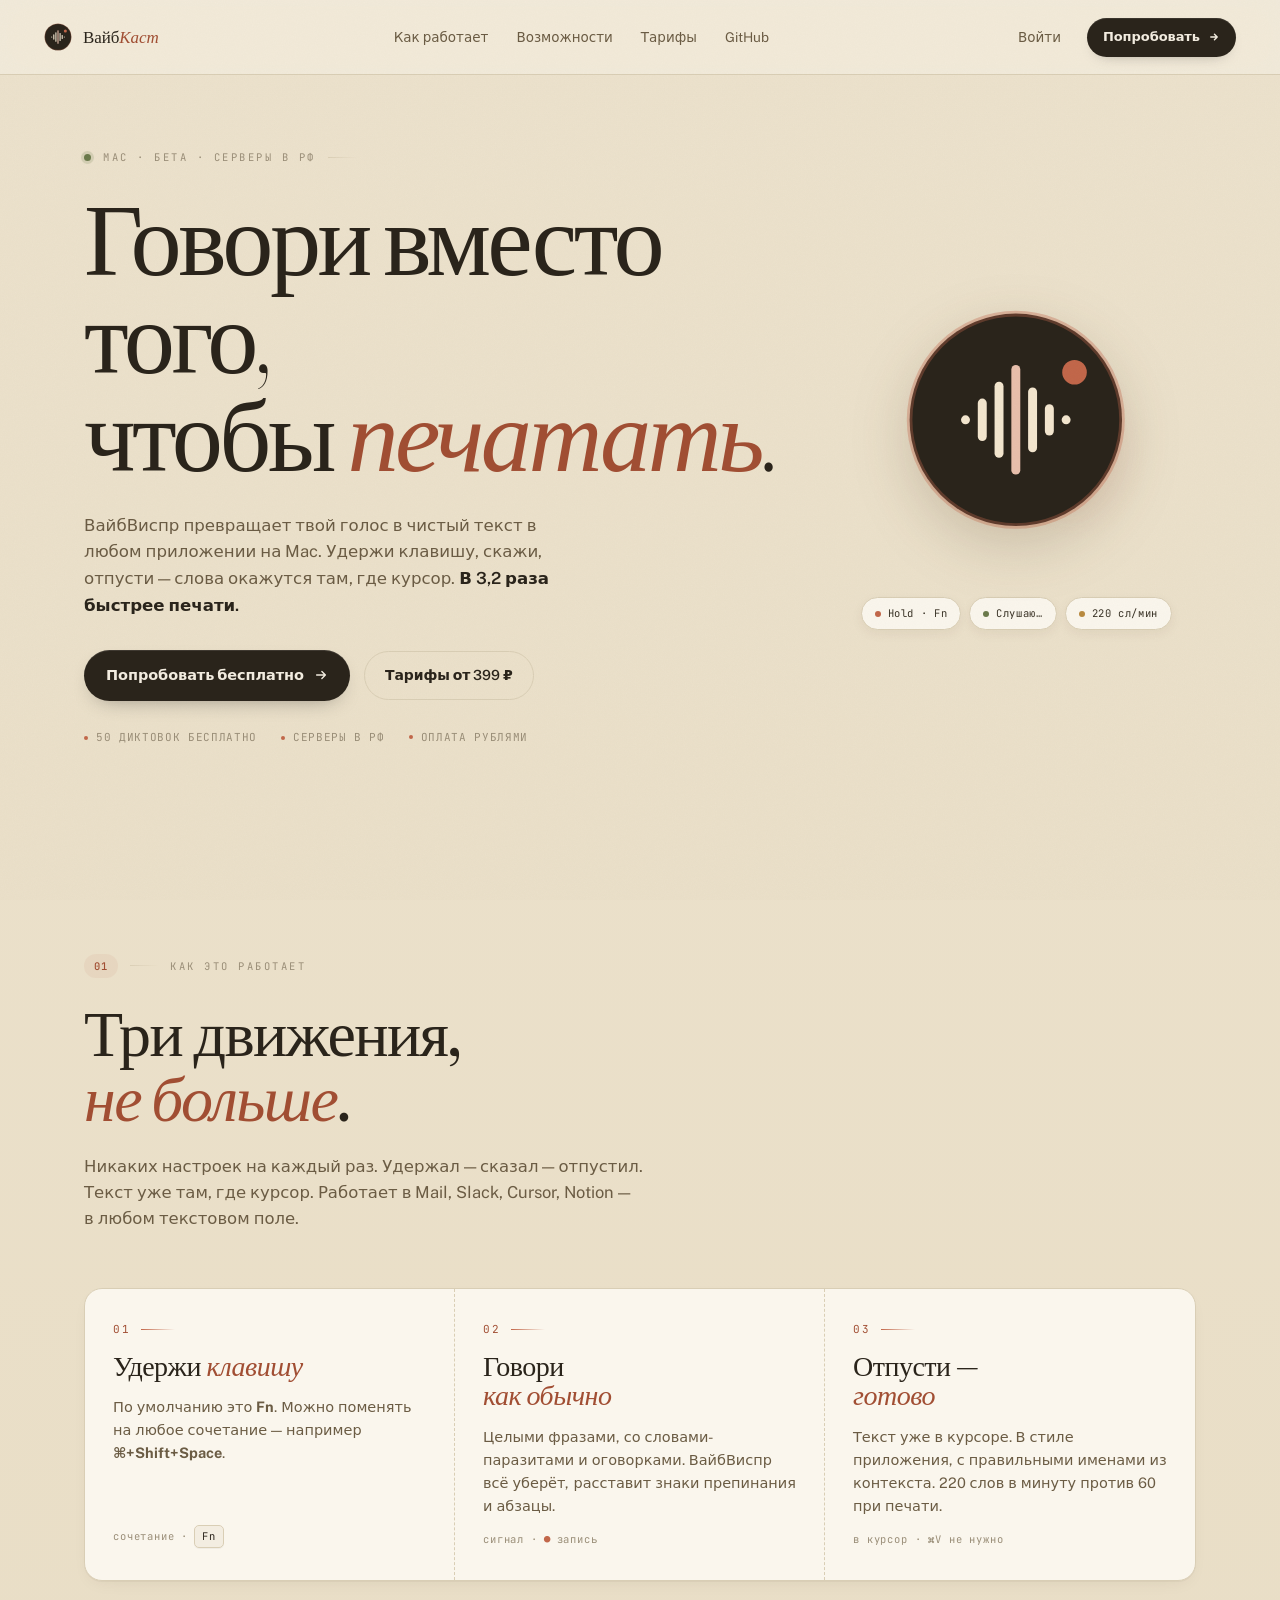
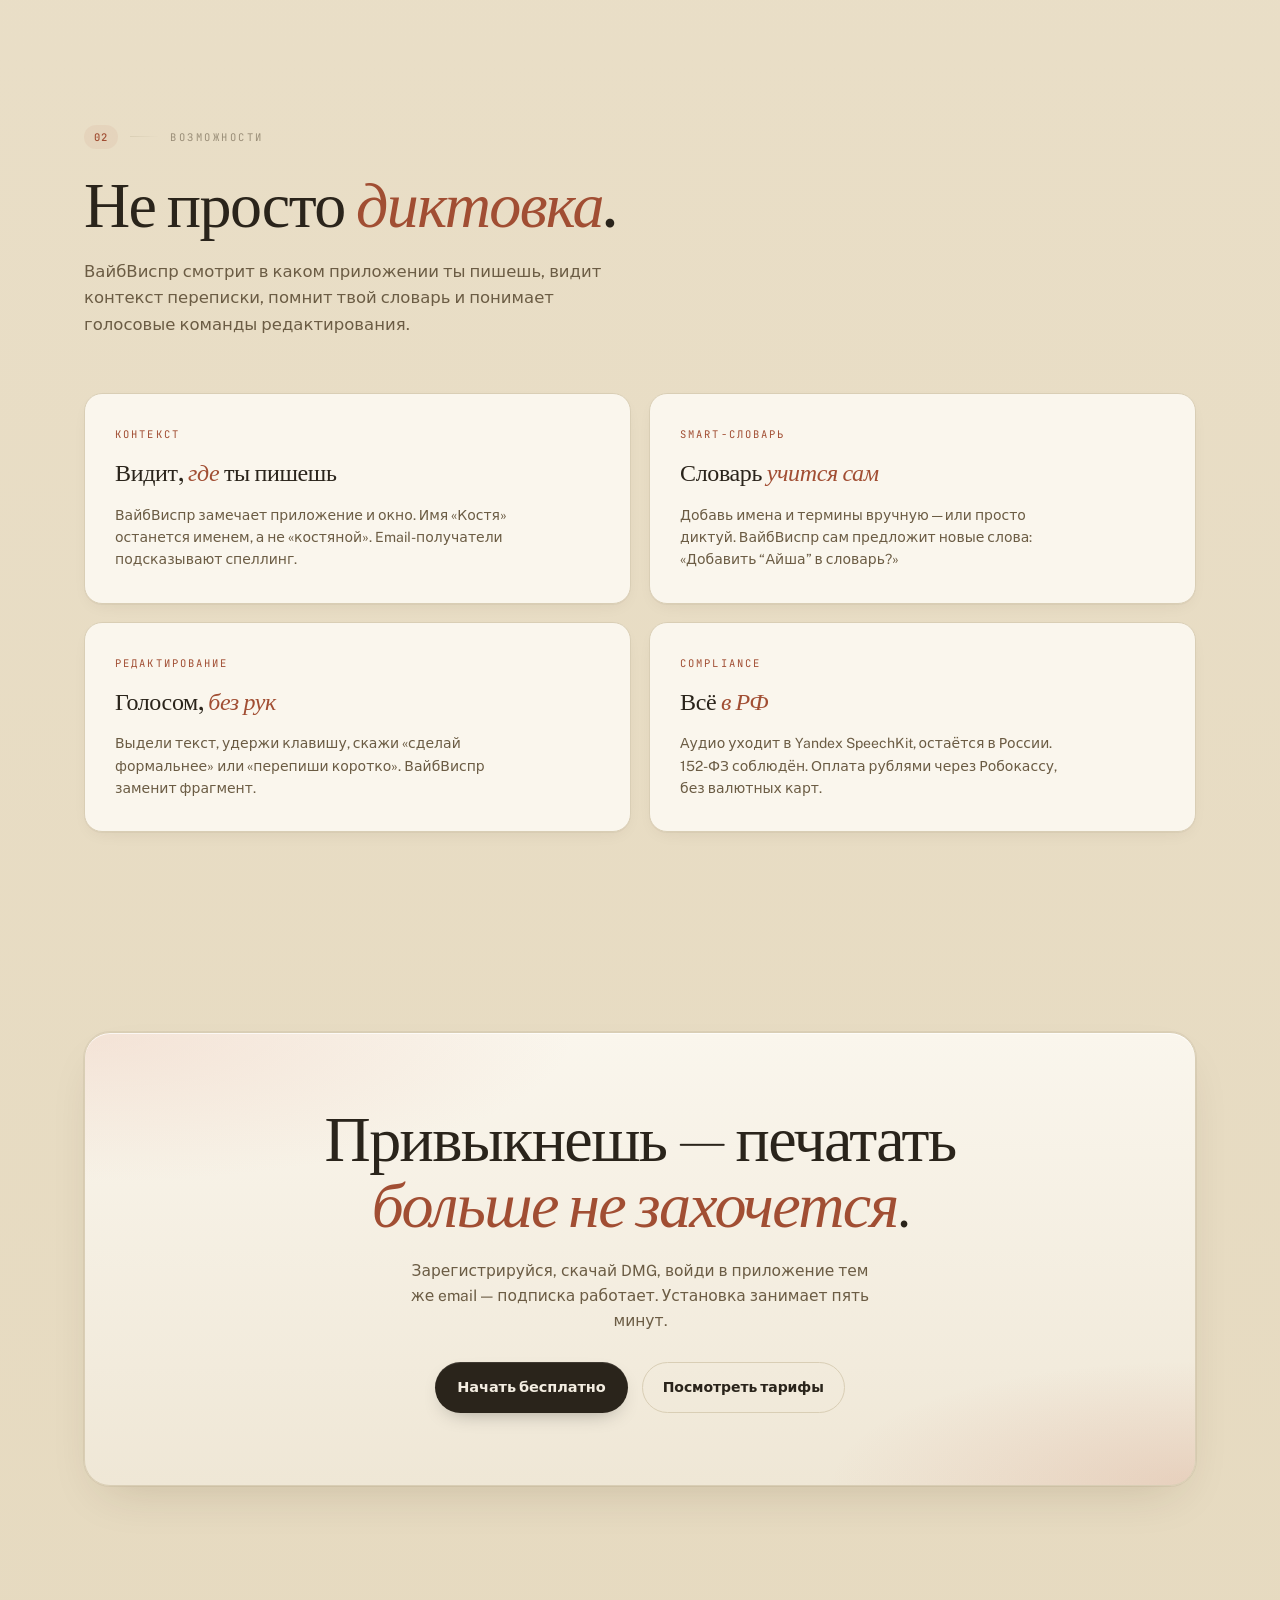
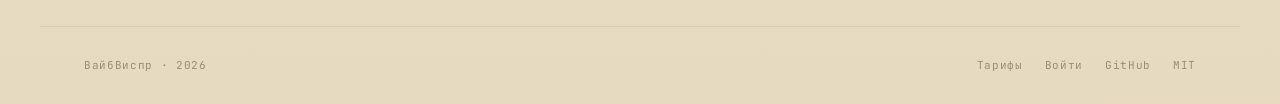
==== index.html @ 869b47c5 "Rebrand: ВайбКаст → ВайбВиспр - Все HTML страницы: title, og:meta, body text - assets/api.js: base U" ====
<!doctype html>
<html lang="ru">
<head>
<meta charset="utf-8" />
<meta name="viewport" content="width=device-width, initial-scale=1" />
<title>ВайбВиспр — Говори вместо того, чтобы печатать</title>
<meta name="description" content="ВайбВиспр — приложение для Mac, которое превращает голос в чистый текст в любом приложении. Распознавание Yandex SpeechKit, серверы в РФ, оплата в рублях." />
<link rel="icon" type="image/png" href="assets/vibewispr-logo.png?v=2" />

<meta property="og:title" content="ВайбВиспр — Говори вместо того, чтобы печатать" />
<meta property="og:description" content="Голосовая диктовка для Mac: удержи клавишу, скажи, отпусти. Серверы в РФ, оплата в рублях." />
<meta property="og:image" content="assets/vibewispr-logo.png?v=2" />
<meta property="og:type" content="website" />

<link rel="preconnect" href="https://fonts.googleapis.com" />
<link rel="preconnect" href="https://fonts.gstatic.com" crossorigin />
<link href="https://fonts.googleapis.com/css2?family=Fraunces:ital,opsz,wght@0,9..144,300;0,9..144,400;0,9..144,500;0,9..144,600;1,9..144,400;1,9..144,500&family=Public+Sans:wght@300;400;500;600;700&family=JetBrains+Mono:wght@400;500&display=swap" rel="stylesheet" />
<link rel="stylesheet" href="assets/styles.css" />
<style>
  /* Hero — editorial разворот, как обложка журнала */
  .hero{
    position: relative;
    max-width: 1200px;
    margin: 0 auto;
    padding: 144px 44px 88px;
    display: grid;
    grid-template-columns: 1.4fr 1fr;
    gap: 64px;
    align-items: center;
  }
  @media (max-width: 1000px){
    .hero{ grid-template-columns: 1fr; gap: 48px; padding: 116px 22px 60px; }
  }
  .hero-title{
    font-family: var(--display);
    font-weight: 300;
    font-size: clamp(54px, 8vw, 112px);
    line-height: 0.96;
    letter-spacing: -0.035em;
    margin: 20px 0 28px;
    color: var(--ink);
  }
  .hero-title em{
    font-style: italic;
    font-weight: 300;
    color: var(--coral-deep);
  }
  .hero-lede{
    font-family: var(--body);
    font-size: clamp(16px, 1.3vw, 18px);
    line-height: 1.6;
    color: var(--warm);
    max-width: 48ch;
    margin: 0 0 32px;
  }
  .hero-lede strong{
    color: var(--ink);
    font-weight: 600;
  }
  .hero-cta-row{ display: flex; align-items: center; gap: 14px; flex-wrap: wrap; }
  .hero-meta{
    margin-top: 28px;
    display: flex; flex-wrap: wrap; gap: 24px;
    font-family: var(--mono);
    font-size: 11px;
    letter-spacing: 0.06em;
    color: var(--muted);
    text-transform: uppercase;
  }
  .hero-meta span{ display: inline-flex; align-items: center; gap: 8px; }
  .hero-meta span::before{
    content: '';
    width: 4px; height: 4px; border-radius: 50%;
    background: var(--coral);
  }

  /* Hero artwork — окно-обложка как в премиум-мокапе */
  .hero-art{
    position: relative;
    display: grid;
    place-items: center;
    padding: 20px;
  }
  .hero-art-stage{
    position: relative;
    width: 100%;
    max-width: 360px;
    aspect-ratio: 1 / 1;
    background:
      radial-gradient(closest-side at 50% 50%, rgba(194,103,74,.18) 0%, transparent 70%),
      radial-gradient(closest-side at 70% 60%, rgba(232,191,172,.32) 0%, transparent 70%);
    border-radius: 50%;
    display: grid;
    place-items: center;
  }
  .hero-art-stage svg.brandmark{
    width: 70%;
    height: 70%;
    filter: drop-shadow(0 18px 28px rgba(60,40,10,.18));
    animation: float 8s ease-in-out infinite;
  }
  @keyframes float{
    0%, 100%{ transform: translateY(0); }
    50%     { transform: translateY(-6px); }
  }
  .hero-tags{
    margin-top: 18px;
    display: flex; flex-wrap: wrap; gap: 8px;
    justify-content: center;
  }
  .hero-tag{
    padding: 7px 13px;
    border-radius: 999px;
    background: var(--surface);
    border: 1px solid var(--hair);
    font-family: var(--mono);
    font-size: 10.5px;
    letter-spacing: 0.06em;
    color: var(--ink-2);
    display: inline-flex; align-items: center; gap: 7px;
    box-shadow: 0 4px 12px rgba(60,40,10,.06);
  }
  .hero-tag::before{ content:''; width: 6px; height: 6px; border-radius: 50%; }
  .hero-tag.t1::before{ background: var(--coral); }
  .hero-tag.t2::before{ background: var(--moss); }
  .hero-tag.t3::before{ background: var(--gold); }

  /* Steps — 3 редакционных колонки */
  .steps{
    margin-top: 56px;
    display: grid;
    grid-template-columns: 1fr 1fr 1fr;
    gap: 0;
    background: var(--surface);
    border: 1px solid var(--hair);
    border-radius: var(--radius-l);
    overflow: hidden;
    box-shadow: var(--shadow-1);
  }
  @media (max-width: 880px){ .steps{ grid-template-columns: 1fr; } }
  .step{
    padding: 32px 28px;
    border-right: 1px dashed var(--hair);
    display: flex; flex-direction: column;
    gap: 14px;
    min-height: 240px;
    background: transparent;
    transition: background .25s ease;
  }
  .step:last-child{ border-right: 0; }
  .step:hover{ background: var(--surface-2); }
  @media (max-width: 880px){
    .step{ border-right: 0; border-bottom: 1px dashed var(--hair); }
    .step:last-child{ border-bottom: 0; }
  }
  .step-num{
    font-family: var(--mono);
    font-size: 11px;
    letter-spacing: 0.18em;
    color: var(--coral-deep);
    display: inline-flex; align-items: center; gap: 10px;
  }
  .step-num::after{
    content: ''; height: 1px; width: 34px;
    background: linear-gradient(90deg, var(--coral), transparent);
  }
  .step h3{
    font-family: var(--display);
    font-weight: 400;
    font-size: 28px;
    letter-spacing: -0.018em;
    line-height: 1.05;
    margin: 0;
    color: var(--ink);
  }
  .step h3 em{ font-style: italic; color: var(--coral-deep); font-weight: 400; }
  .step p{
    font-family: var(--body);
    font-size: 14.5px;
    line-height: 1.6;
    color: var(--warm);
    margin: 0;
  }
  .step .meta{
    margin-top: auto;
    font-family: var(--mono);
    font-size: 10.5px;
    letter-spacing: 0.08em;
    color: var(--muted);
    display: inline-flex; align-items: center; gap: 6px;
  }
  .step .meta kbd{
    font-family: var(--mono);
    font-size: 10.5px;
    padding: 2px 7px;
    border-radius: 5px;
    background: var(--paper);
    border: 1px solid var(--hair);
    color: var(--ink);
    box-shadow: 0 1px 0 rgba(0,0,0,.04);
  }

  /* Features — газетная двух-колоночная вёрстка */
  .features{
    margin-top: 56px;
    display: grid;
    grid-template-columns: 1fr 1fr;
    gap: 18px;
  }
  @media (max-width: 760px){ .features{ grid-template-columns: 1fr; } }
  .feature{
    background: var(--surface);
    border: 1px solid var(--hair);
    border-radius: var(--radius-l);
    padding: 32px 30px;
    display: flex; flex-direction: column;
    gap: 12px;
    transition: transform .25s ease, box-shadow .25s ease;
    box-shadow: var(--shadow-1);
  }
  .feature:hover{
    transform: translateY(-2px);
    box-shadow: var(--shadow-2);
  }
  .feature .label{
    font-family: var(--mono);
    font-size: 10.5px;
    letter-spacing: 0.20em;
    text-transform: uppercase;
    color: var(--coral-deep);
  }
  .feature h4{
    font-family: var(--display);
    font-weight: 400;
    font-size: 24px;
    letter-spacing: -0.015em;
    margin: 0;
    color: var(--ink);
  }
  .feature h4 em{ font-style: italic; color: var(--coral-deep); font-weight: 400; }
  .feature p{
    font-family: var(--body);
    font-size: 14px;
    line-height: 1.6;
    color: var(--warm);
    margin: 0;
    max-width: 44ch;
  }

  /* Closing CTA — спокойный paper-блок без агрессии */
  .cta-block{
    max-width: 1200px;
    margin: 0 auto;
    padding: 80px 44px 100px;
  }
  .cta-card{
    background:
      radial-gradient(80% 60% at 0% 0%, rgba(232, 191, 172, 0.35) 0%, transparent 55%),
      radial-gradient(60% 50% at 100% 100%, rgba(194, 103, 74, 0.18) 0%, transparent 55%),
      linear-gradient(180deg, var(--surface) 0%, var(--paper-2) 100%);
    border: 1px solid var(--hair);
    border-radius: 26px;
    padding: 72px 56px;
    text-align: center;
    box-shadow: var(--shadow-card);
    position: relative;
    overflow: hidden;
  }
  @media (max-width: 760px){ .cta-card{ padding: 48px 28px; } }
  .cta-card h2{
    font-family: var(--display);
    font-weight: 300;
    font-size: clamp(36px, 6vw, 64px);
    line-height: 1.02;
    letter-spacing: -0.025em;
    margin: 0 auto 22px;
    max-width: 18ch;
    color: var(--ink);
  }
  .cta-card h2 em{
    font-style: italic;
    color: var(--coral-deep);
    font-weight: 400;
  }
  .cta-card p{
    font-family: var(--body);
    font-size: 15.5px;
    line-height: 1.6;
    margin: 0 auto 30px;
    max-width: 52ch;
    color: var(--warm);
  }
  .cta-card .row{
    display: inline-flex; gap: 14px; flex-wrap: wrap; justify-content: center;
  }
</style>
</head>
<body>

<!-- Inline SVG defs: бренд-эмблема из премиум-мокапа -->
<svg width="0" height="0" style="position:absolute" aria-hidden="true">
  <defs>
    <symbol id="vw-mark" viewBox="0 0 40 40">
      <circle cx="20" cy="20" r="19" fill="#2A241B"/>
      <circle cx="20" cy="20" r="19" fill="none" stroke="#C2674A" stroke-opacity=".35" stroke-width="1"/>
      <g stroke="#F3E6CF" stroke-linecap="round" stroke-width="1.6">
        <line x1="11" y1="20" x2="11" y2="20"/>
        <line x1="14" y1="17" x2="14" y2="23"/>
        <line x1="17" y1="14" x2="17" y2="26"/>
        <line x1="20" y1="11" x2="20" y2="29" stroke="#E8BFAC"/>
        <line x1="23" y1="15" x2="23" y2="25"/>
        <line x1="26" y1="18" x2="26" y2="22"/>
        <line x1="29" y1="20" x2="29" y2="20"/>
      </g>
      <circle cx="30.5" cy="11.5" r="2.2" fill="#C2674A"/>
    </symbol>
  </defs>
</svg>

<nav class="nav">
  <a class="nav-brand" href="index.html">
    <svg class="mark" viewBox="0 0 40 40"><use href="#vw-mark"/></svg>
    <span class="name">Вайб<em>Каст</em></span>
  </a>
  <div class="nav-links">
    <a href="#how">Как работает</a>
    <a href="#features">Возможности</a>
    <a href="pricing.html">Тарифы</a>
    <a href="https://github.com/Kostyadot12/vibewispr" target="_blank" rel="noopener">GitHub</a>
  </div>
  <div class="nav-right">
    <a class="nav-signin" id="nav-signin" href="login.html">Войти</a>
    <a class="nav-cta" id="nav-cta" href="register.html">
      Попробовать
      <svg width="12" height="12" viewBox="0 0 13 13" fill="none">
        <path d="M3 6.5h7M7 3.5l3 3-3 3" stroke="currentColor" stroke-width="1.5" stroke-linecap="round" stroke-linejoin="round"/>
      </svg>
    </a>
  </div>
</nav>

<!-- Hero -->
<section class="hero">
  <div>
    <div class="eyebrow fade d1">
      <span class="pulse"></span>
      <span>Mac · Бета · Серверы в РФ</span>
      <span class="bar"></span>
    </div>

    <h1 class="hero-title fade d2">
      Говори вместо того,<br/>чтобы&nbsp;<em>печатать</em>.
    </h1>

    <p class="hero-lede fade d3">
      ВайбВиспр превращает твой голос в чистый текст в любом приложении на Mac. Удержи клавишу, скажи, отпусти — слова окажутся там, где курсор. <strong>В 3,2 раза быстрее печати.</strong>
    </p>

    <div class="hero-cta-row fade d4">
      <a class="btn-primary" href="register.html">
        Попробовать бесплатно
        <svg width="14" height="14" viewBox="0 0 16 16" fill="none">
          <path d="M3 8h10M9 4l4 4-4 4" stroke="currentColor" stroke-width="1.6" stroke-linecap="round" stroke-linejoin="round"/>
        </svg>
      </a>
      <a class="btn-secondary" href="pricing.html">Тарифы от&nbsp;399 ₽</a>
    </div>

    <div class="hero-meta fade d5">
      <span>50 диктовок бесплатно</span>
      <span>Серверы в РФ</span>
      <span>Оплата рублями</span>
    </div>
  </div>

  <div class="hero-art fade d3">
    <div class="hero-art-stage">
      <svg class="brandmark" viewBox="0 0 40 40"><use href="#vw-mark"/></svg>
    </div>
    <div class="hero-tags">
      <span class="hero-tag t1">Hold&nbsp;·&nbsp;Fn</span>
      <span class="hero-tag t2">Слушаю…</span>
      <span class="hero-tag t3">220&nbsp;сл/мин</span>
    </div>
  </div>
</section>

<!-- How -->
<section class="section" id="how">
  <div class="section-head fade d1">
    <div class="eyebrow">
      <span class="num">01</span>
      <span class="bar"></span>
      <span>Как это работает</span>
    </div>
    <h2 class="section-h2">
      Три движения,<br/><em>не больше</em>.
    </h2>
    <p class="section-lede">
      Никаких настроек на каждый раз. Удержал — сказал — отпустил. Текст уже там, где курсор. Работает в Mail, Slack, Cursor, Notion — в любом текстовом поле.
    </p>
  </div>

  <div class="steps fade d2">
    <div class="step">
      <span class="step-num">01</span>
      <h3>Удержи <em>клавишу</em></h3>
      <p>По умолчанию это <strong>Fn</strong>. Можно поменять на любое сочетание — например <strong>⌘+Shift+Space</strong>.</p>
      <span class="meta">сочетание · <kbd>Fn</kbd></span>
    </div>
    <div class="step">
      <span class="step-num">02</span>
      <h3>Говори<br/><em>как обычно</em></h3>
      <p>Целыми фразами, со словами-паразитами и оговорками. ВайбВиспр всё уберёт, расставит знаки препинания и абзацы.</p>
      <span class="meta">сигнал · <span style="color:var(--coral)">●</span> запись</span>
    </div>
    <div class="step">
      <span class="step-num">03</span>
      <h3>Отпусти —<br/><em>готово</em></h3>
      <p>Текст уже в курсоре. В стиле приложения, с правильными именами из контекста. 220 слов в минуту против 60 при печати.</p>
      <span class="meta">в курсор · ⌘V не нужно</span>
    </div>
  </div>
</section>

<!-- Features -->
<section class="section" id="features" style="padding-top: 24px;">
  <div class="section-head fade d1">
    <div class="eyebrow">
      <span class="num">02</span>
      <span class="bar"></span>
      <span>Возможности</span>
    </div>
    <h2 class="section-h2">
      Не просто <em>диктовка</em>.
    </h2>
    <p class="section-lede">
      ВайбВиспр смотрит в каком приложении ты пишешь, видит контекст переписки, помнит твой словарь и понимает голосовые команды редактирования.
    </p>
  </div>

  <div class="features">
    <article class="feature fade d2">
      <span class="label">Контекст</span>
      <h4>Видит, <em>где</em> ты пишешь</h4>
      <p>ВайбВиспр замечает приложение и окно. Имя «Костя» останется именем, а не «костяной». Email-получатели подсказывают спеллинг.</p>
    </article>

    <article class="feature fade d3">
      <span class="label">Smart-словарь</span>
      <h4>Словарь <em>учится сам</em></h4>
      <p>Добавь имена и термины вручную — или просто диктуй. ВайбВиспр сам предложит новые слова: «Добавить “Айша” в словарь?»</p>
    </article>

    <article class="feature fade d4">
      <span class="label">Редактирование</span>
      <h4>Голосом, <em>без рук</em></h4>
      <p>Выдели текст, удержи клавишу, скажи «сделай формальнее» или «перепиши коротко». ВайбВиспр заменит фрагмент.</p>
    </article>

    <article class="feature fade d5">
      <span class="label">Compliance</span>
      <h4>Всё <em>в РФ</em></h4>
      <p>Аудио уходит в Yandex SpeechKit, остаётся в России. 152-ФЗ соблюдён. Оплата рублями через Робокассу, без валютных карт.</p>
    </article>
  </div>
</section>

<!-- Closing CTA -->
<section class="cta-block">
  <div class="cta-card fade d1">
    <h2>Привыкнешь — печатать <em>больше не захочется</em>.</h2>
    <p>Зарегистрируйся, скачай DMG, войди в приложение тем же email — подписка работает. Установка занимает пять минут.</p>
    <div class="row">
      <a class="btn-primary" href="register.html">Начать бесплатно</a>
      <a class="btn-secondary" href="pricing.html">Посмотреть тарифы</a>
    </div>
  </div>
</section>

<!-- Footer -->
<footer class="foot">
  <div>ВайбВиспр · 2026</div>
  <div class="foot-links">
    <a href="pricing.html">Тарифы</a>
    <a href="login.html">Войти</a>
    <a href="https://github.com/Kostyadot12/vibewispr" target="_blank" rel="noopener">GitHub</a>
    <a href="https://github.com/Kostyadot12/vibewispr/blob/main/LICENSE" target="_blank" rel="noopener">MIT</a>
  </div>
</footer>

<script src="assets/api.js"></script>
<script>
  // Если юзер уже залогинен — меняем кнопки на «Кабинет».
  if (VF.auth.isAuthenticated()) {
    const signin = document.getElementById('nav-signin');
    const cta = document.getElementById('nav-cta');
    if (signin) { signin.textContent = 'Кабинет'; signin.href = 'account.html'; }
    if (cta) { cta.innerHTML = 'Открыть ВайбВиспр'; cta.href = 'account.html'; }
  }
</script>

</body>
</html>
---- assets/styles.css ----
/* ============================================================
   ВайбВиспр Web — общая палитра, типографика, базовые компоненты.
   Brand: paper / terracotta / Fraunces editorial — как в премиум-мокапе
   главного окна приложения. Никаких фиолетово-розовых градиентов.
   ============================================================ */
:root {
  --paper:        #F3EDE1;
  --paper-2:      #EFE7D6;
  --surface:      #FAF6ED;
  --surface-2:    #F7F1E3;
  --ink:          #2A241B;
  --ink-2:        #3A3326;
  --warm:         #6B5C44;
  --muted:        #9A8E78;
  --mute-line:    #E2D8C2;
  --hair:         #D9CEB5;
  --coral:        #C2674A;
  --coral-deep:   #A14E33;
  --coral-soft:   #E8BFAC;
  --moss:         #6B7A4B;
  --gold:         #B98A3E;

  --shadow-1: 0 1px 0 rgba(60,40,10,.04), 0 6px 18px -8px rgba(60,40,10,.10);
  --shadow-2: 0 1px 0 rgba(60,40,10,.05), 0 24px 60px -28px rgba(60,40,10,.25);
  --shadow-card: 0 1px 0 rgba(255,255,255,.7) inset, 0 0 0 1px rgba(60,40,10,.06), 0 20px 50px -20px rgba(60,40,10,.18);

  --radius-l: 18px;
  --radius-m: 12px;
  --radius-s: 8px;

  --display: 'Fraunces', Georgia, serif;
  --body:    'Public Sans', -apple-system, BlinkMacSystemFont, system-ui, sans-serif;
  --mono:    'JetBrains Mono', ui-monospace, 'SF Mono', Menlo, monospace;
}

*{ box-sizing:border-box; }
html, body { margin:0; padding:0; }
html { background: var(--paper); scroll-behavior: smooth; }

body{
  font-family: var(--body);
  color: var(--ink);
  background:
    radial-gradient(1200px 700px at 12% -10%, #EFE3CB 0%, transparent 55%),
    radial-gradient(900px 600px at 95% 110%, #ECD7C4 0%, transparent 60%),
    linear-gradient(180deg, #ECE2CD 0%, #E6DAC0 100%);
  min-height: 100vh;
  -webkit-font-smoothing: antialiased;
  -moz-osx-font-smoothing: grayscale;
  text-rendering: optimizeLegibility;
  font-feature-settings: "ss01","ss02","cv11";
  font-size: 16px;
  line-height: 1.55;
}

/* Бумажный шум по всей странице — добавляет фотографического тепла. */
body::before{
  content: '';
  position: fixed; inset: 0;
  pointer-events: none; z-index: 100;
  background-image: url("data:image/svg+xml;utf8,<svg xmlns='http://www.w3.org/2000/svg' width='220' height='220'><filter id='n'><feTurbulence type='fractalNoise' baseFrequency='.9' numOctaves='2' stitchTiles='stitch'/><feColorMatrix values='0 0 0 0 0.18  0 0 0 0 0.14  0 0 0 0 0.08  0 0 0 .045 0'/></filter><rect width='100%25' height='100%25' filter='url(%23n)'/></svg>");
  opacity: .5;
  mix-blend-mode: multiply;
}

a { color: inherit; text-decoration: none; }
::selection { background: var(--coral); color: var(--paper); }

/* ============================================================
   Nav
   ============================================================ */
.nav{
  position: fixed;
  top: 0; left: 0; right: 0;
  z-index: 80;
  padding: 18px 44px;
  display: flex; align-items: center; justify-content: space-between;
  backdrop-filter: blur(18px) saturate(140%);
  -webkit-backdrop-filter: blur(18px) saturate(140%);
  background: rgba(243, 237, 225, 0.72);
}
.nav::after{
  content: '';
  position: absolute; left: 0; right: 0; bottom: 0;
  height: 1px;
  background: var(--hair);
}
.nav-brand{
  display: flex; align-items: center; gap: 11px;
  font-family: var(--display);
  font-weight: 500;
  font-size: 17px;
  letter-spacing: -0.005em;
  color: var(--ink);
}
.nav-brand .name em{
  font-style: italic;
  color: var(--coral-deep);
  font-weight: 500;
}
.nav-brand svg.mark{ width: 28px; height: 28px; }

.nav-links{ display: flex; gap: 28px; font-size: 13.5px; color: var(--warm); }
.nav-links a{ transition: color .18s ease; }
.nav-links a:hover{ color: var(--coral-deep); }

.nav-right{ display: flex; gap: 12px; align-items: center; }
.nav-signin{
  font-size: 13.5px;
  color: var(--warm);
  padding: 9px 14px;
  border-radius: 999px;
  transition: color .18s ease, background .18s ease;
}
.nav-signin:hover{ color: var(--ink); background: rgba(60, 40, 10, 0.06); }

.nav-cta{
  display: inline-flex; align-items: center; gap: 8px;
  padding: 9px 16px;
  border-radius: 999px;
  background: var(--ink);
  color: var(--paper);
  font-size: 13px;
  font-weight: 550;
  font-family: var(--body);
  letter-spacing: -0.005em;
  border: 0;
  cursor: pointer;
  transition: transform .18s ease, background .2s ease, box-shadow .2s ease;
  box-shadow: 0 1px 0 rgba(255,255,255,.08) inset, 0 6px 16px -10px rgba(0,0,0,.4);
}
.nav-cta:hover{
  transform: translateY(-1px);
  background: var(--coral-deep);
}
@media (max-width: 760px){
  .nav-links{ display: none; }
  .nav{ padding: 14px 20px; }
}

/* ============================================================
   Buttons
   ============================================================ */
.btn-primary{
  display: inline-flex; align-items: center; justify-content: center; gap: 10px;
  padding: 14px 22px;
  border-radius: 999px;
  background: var(--ink);
  color: var(--paper);
  font-family: var(--body);
  font-size: 14.5px;
  font-weight: 550;
  letter-spacing: -0.005em;
  border: 0;
  cursor: pointer;
  transition: transform .2s cubic-bezier(0.34, 1.56, 0.64, 1), background .25s ease, box-shadow .2s ease;
  box-shadow: 0 1px 0 rgba(255,255,255,.10) inset, 0 8px 22px -12px rgba(0,0,0,.45);
}
.btn-primary:hover{
  transform: translateY(-2px);
  background: var(--coral-deep);
}
.btn-primary:disabled{
  opacity: 0.55;
  cursor: not-allowed;
  transform: none !important;
}

.btn-secondary{
  display: inline-flex; align-items: center; justify-content: center; gap: 8px;
  padding: 13px 20px;
  border-radius: 999px;
  background: transparent;
  color: var(--ink);
  font-family: var(--body);
  font-size: 14px;
  font-weight: 550;
  letter-spacing: -0.005em;
  border: 1px solid var(--hair);
  cursor: pointer;
  transition: background .18s ease, transform .18s ease, border-color .18s ease;
}
.btn-secondary:hover{
  background: var(--surface);
  border-color: var(--coral-soft);
  transform: translateY(-1px);
}

.btn-link{
  display: inline-flex; align-items: center; gap: 6px;
  background: transparent;
  border: 0;
  padding: 0;
  cursor: pointer;
  font-family: var(--body);
  font-size: 13.5px;
  color: var(--coral-deep);
  font-weight: 550;
  text-decoration: none;
  transition: color .18s ease;
}
.btn-link:hover{ color: var(--ink); }
.btn-link svg{ width: 12px; height: 12px; }

.btn-danger-text{
  color: var(--coral-deep);
  background: transparent;
  border: 0;
  padding: 8px 0;
  cursor: pointer;
  font-family: var(--body);
  font-size: 13px;
  text-decoration: underline;
  text-underline-offset: 3px;
}
.btn-danger-text:hover{ color: var(--ink); }

/* ============================================================
   Sections / shared editorial bits
   ============================================================ */
.section{
  position: relative;
  max-width: 1200px;
  margin: 0 auto;
  padding: 120px 44px;
}
@media (max-width: 760px){ .section{ padding: 80px 22px; } }

.eyebrow{
  display: inline-flex; align-items: center; gap: 12px;
  font-family: var(--mono);
  font-size: 10.5px;
  letter-spacing: 0.24em;
  text-transform: uppercase;
  color: var(--muted);
}
.eyebrow .num{
  font-family: var(--mono);
  font-weight: 500;
  font-size: 10.5px;
  letter-spacing: 0.10em;
  color: var(--coral-deep);
  background: rgba(194, 103, 74, 0.08);
  padding: 4px 10px;
  border-radius: 999px;
}
.eyebrow .bar{
  height: 1px; width: 28px;
  background: linear-gradient(90deg, var(--hair), transparent);
}
.eyebrow .pulse{
  width: 7px; height: 7px; border-radius: 50%;
  background: var(--moss);
  box-shadow: 0 0 0 3px rgba(107, 122, 75, 0.18);
  animation: pulse 2.4s ease-in-out infinite;
}
@keyframes pulse{
  0%, 100%{ box-shadow: 0 0 0 3px rgba(107, 122, 75, 0.18); }
  50%     { box-shadow: 0 0 0 6px rgba(107, 122, 75, 0.05); }
}

.section-head{
  display: flex; flex-direction: column; gap: 22px;
  max-width: 720px;
  margin-bottom: 16px;
}
.section-h2{
  font-family: var(--display);
  font-weight: 400;
  font-size: clamp(38px, 5.5vw, 64px);
  line-height: 1.02;
  letter-spacing: -0.025em;
  margin: 0;
  color: var(--ink);
  max-width: 18ch;
}
.section-h2 em{
  font-style: italic;
  font-weight: 400;
  color: var(--coral-deep);
}
.section-lede{
  font-size: 16.5px;
  color: var(--warm);
  max-width: 56ch;
  line-height: 1.6;
  margin: 0;
}
.section-lede .quoted{
  font-family: var(--display);
  font-style: italic;
  color: var(--ink-2);
}

.fade{ opacity: 0; transform: translateY(8px); animation: fadein .8s cubic-bezier(.2,.7,.2,1) forwards; }
@keyframes fadein{ to{ opacity: 1; transform: none; } }
.d1{ animation-delay: .08s; } .d2{ animation-delay: .16s; } .d3{ animation-delay: .24s; }
.d4{ animation-delay: .32s; } .d5{ animation-delay: .40s; } .d6{ animation-delay: .48s; }

/* ============================================================
   Footer
   ============================================================ */
.foot{
  border-top: 1px solid var(--hair);
  padding: 30px 44px;
  display: flex; align-items: center; justify-content: space-between;
  max-width: 1200px; margin: 40px auto 0;
  flex-wrap: wrap; gap: 18px;
  font-family: var(--mono);
  font-size: 11px;
  letter-spacing: 0.06em;
  color: var(--muted);
}
.foot a{ transition: color .18s ease; }
.foot a:hover{ color: var(--coral-deep); }
.foot-links{ display: flex; gap: 22px; flex-wrap: wrap; }

/* ============================================================
   Auth pages — узкая editorial карточка
   ============================================================ */
.auth-shell{
  min-height: 100vh;
  display: grid;
  place-items: center;
  padding: 96px 22px 64px;
}
.auth-card{
  width: 100%;
  max-width: 440px;
  background: var(--surface);
  border: 1px solid var(--hair);
  border-radius: var(--radius-l);
  padding: 36px 32px 28px;
  box-shadow: var(--shadow-card);
  position: relative;
}
.auth-card-head{
  display: flex; flex-direction: column; gap: 8px;
  margin-bottom: 28px;
}
.auth-card-head h1{
  font-family: var(--display);
  font-weight: 400;
  font-size: 32px;
  letter-spacing: -0.015em;
  line-height: 1.05;
  margin: 0;
  color: var(--ink);
}
.auth-card-head h1 em{
  font-style: italic;
  color: var(--coral-deep);
  font-weight: 400;
}
.auth-card-head p{
  margin: 0;
  font-size: 13.5px;
  color: var(--warm);
  line-height: 1.55;
}

.field{
  display: flex; flex-direction: column; gap: 6px;
  margin-bottom: 16px;
}
.field label{
  font-family: var(--mono);
  font-size: 10px;
  letter-spacing: 0.18em;
  text-transform: uppercase;
  color: var(--muted);
}
.field input{
  font-family: var(--body);
  font-size: 14.5px;
  padding: 12px 14px;
  border-radius: var(--radius-m);
  border: 1px solid var(--hair);
  background: var(--paper);
  color: var(--ink);
  outline: 0;
  transition: border-color .18s ease, background .18s ease, box-shadow .18s ease;
}
.field input:focus{
  border-color: var(--coral);
  background: white;
  box-shadow: 0 0 0 4px rgba(194, 103, 74, 0.12);
}
.field-hint{
  font-size: 11.5px;
  color: var(--muted);
  margin-top: 2px;
  font-family: var(--mono);
  letter-spacing: 0.02em;
}

.form-error{
  margin: 0 0 16px;
  padding: 11px 14px;
  border-radius: var(--radius-m);
  background: rgba(194, 103, 74, 0.08);
  border: 1px solid rgba(194, 103, 74, 0.25);
  color: var(--coral-deep);
  font-size: 13px;
  line-height: 1.5;
}

.auth-submit-row{
  display: flex; flex-direction: column; gap: 12px;
  margin-top: 8px;
}
.auth-submit-row .btn-primary{ width: 100%; }

.auth-footer-line{
  margin-top: 22px;
  text-align: center;
  font-size: 13px;
  color: var(--warm);
}
.auth-footer-line a{ color: var(--coral-deep); font-weight: 550; }
.auth-footer-line a:hover{ text-decoration: underline; text-underline-offset: 3px; }

/* ============================================================
   Account cabinet — editorial paper
   ============================================================ */
.cabinet{
  max-width: 880px;
  margin: 0 auto;
  padding: 120px 44px 80px;
}
@media (max-width: 760px){ .cabinet{ padding: 96px 22px 60px; } }

.cabinet-head{
  display: flex; flex-direction: column; gap: 10px;
  margin-bottom: 36px;
}
.cabinet-head .sub{
  font-family: var(--mono);
  font-size: 11px;
  letter-spacing: 0.10em;
  color: var(--muted);
  text-transform: uppercase;
}
.cabinet-head h1{
  font-family: var(--display);
  font-weight: 400;
  font-size: clamp(36px, 5vw, 56px);
  line-height: 1.02;
  letter-spacing: -0.02em;
  margin: 0;
  color: var(--ink);
}
.cabinet-head h1 em{
  font-style: italic;
  color: var(--coral-deep);
  font-weight: 400;
}

.cabinet-grid{
  display: grid;
  gap: 18px;
  grid-template-columns: 1fr;
}
@media (min-width: 760px){ .cabinet-grid{ grid-template-columns: 1.4fr 1fr; } }

.card{
  background: var(--surface);
  border: 1px solid var(--hair);
  border-radius: var(--radius-l);
  padding: 24px 26px;
  box-shadow: var(--shadow-1);
}
.card-eyebrow{
  font-family: var(--mono);
  font-size: 10px;
  letter-spacing: 0.20em;
  text-transform: uppercase;
  color: var(--muted);
  margin-bottom: 10px;
}
.card h2{
  font-family: var(--display);
  font-weight: 400;
  font-size: 28px;
  letter-spacing: -0.015em;
  margin: 0 0 6px;
  color: var(--ink);
}
.card h2 em{
  font-style: italic;
  color: var(--coral-deep);
  font-weight: 400;
}
.card .desc{
  color: var(--warm);
  font-size: 13.5px;
  line-height: 1.55;
  margin: 0 0 16px;
}

.usage{
  display: flex; flex-direction: column; gap: 8px;
  margin-top: 6px;
}
.usage-bar-bg{
  height: 6px;
  border-radius: 999px;
  background: var(--paper-2);
  overflow: hidden;
  border: 1px solid rgba(0,0,0,.04);
}
.usage-bar-fill{
  height: 100%;
  background: linear-gradient(90deg, var(--coral), var(--coral-deep));
  border-radius: 999px;
  transition: width .35s cubic-bezier(.16,1,.3,1);
}
.usage-line{
  display: flex; justify-content: space-between;
  font-family: var(--mono);
  font-size: 11px;
  color: var(--warm);
  letter-spacing: 0.04em;
}

.plan-status{
  display: inline-flex; align-items: center; gap: 8px;
  padding: 4px 10px;
  border-radius: 999px;
  font-family: var(--mono);
  font-size: 9.5px;
  letter-spacing: 0.18em;
  text-transform: uppercase;
  border: 1px solid transparent;
}
.plan-status.active{
  background: rgba(107, 122, 75, 0.10);
  border-color: rgba(107, 122, 75, 0.25);
  color: var(--moss);
}
.plan-status.free{
  background: rgba(154, 142, 120, 0.12);
  border-color: rgba(154, 142, 120, 0.20);
  color: var(--warm);
}
.plan-status.cancel{
  background: rgba(194, 103, 74, 0.10);
  border-color: rgba(194, 103, 74, 0.25);
  color: var(--coral-deep);
}

.action-row{
  display: flex; flex-wrap: wrap; gap: 12px;
  margin-top: 18px;
  align-items: center;
}

/* ============================================================
   Toast
   ============================================================ */
.toast{
  position: fixed;
  bottom: 28px;
  left: 50%;
  transform: translateX(-50%);
  background: var(--ink);
  color: var(--paper);
  padding: 12px 22px;
  border-radius: 999px;
  font-size: 13px;
  z-index: 200;
  box-shadow: 0 18px 36px rgba(0,0,0,.22);
  animation: toast-in .25s ease forwards;
}
@keyframes toast-in{
  from{ opacity: 0; transform: translate(-50%, 8px); }
  to  { opacity: 1; transform: translate(-50%, 0); }
}
.toast.danger{ background: var(--coral-deep); }
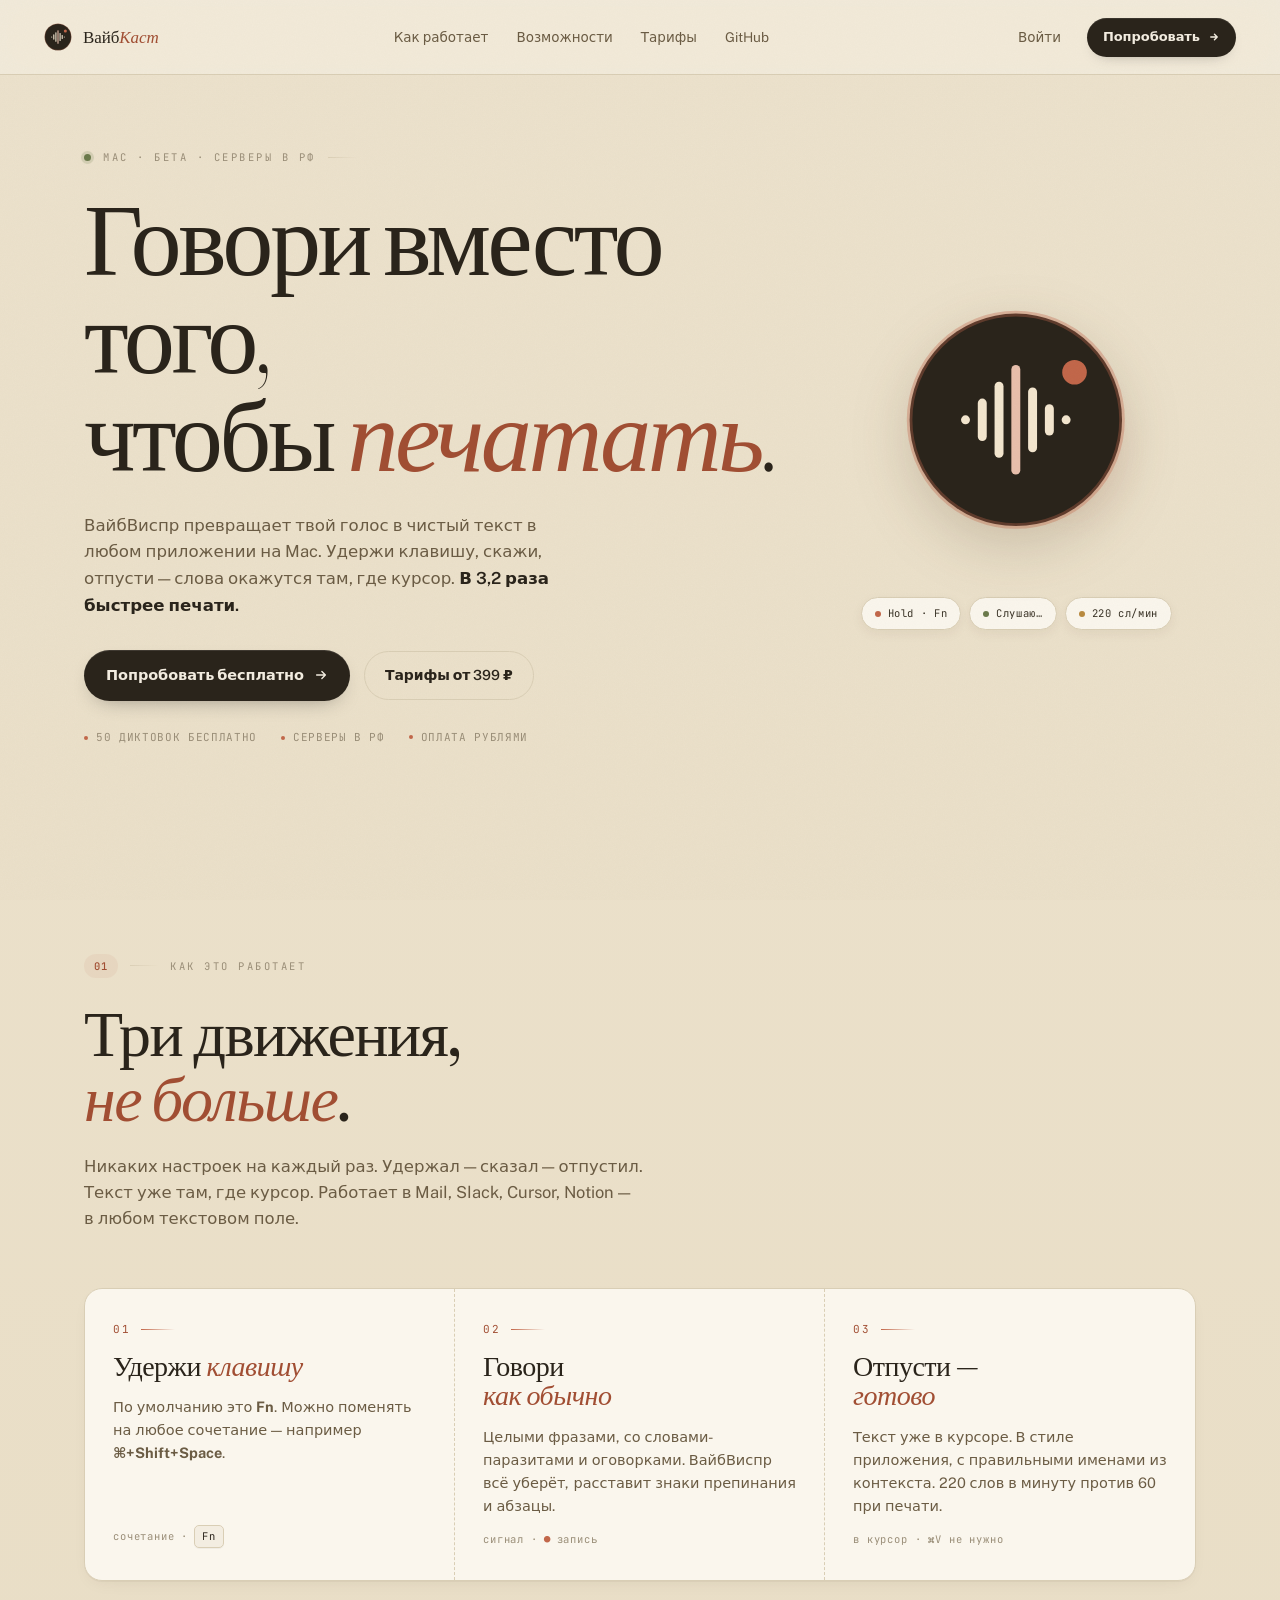
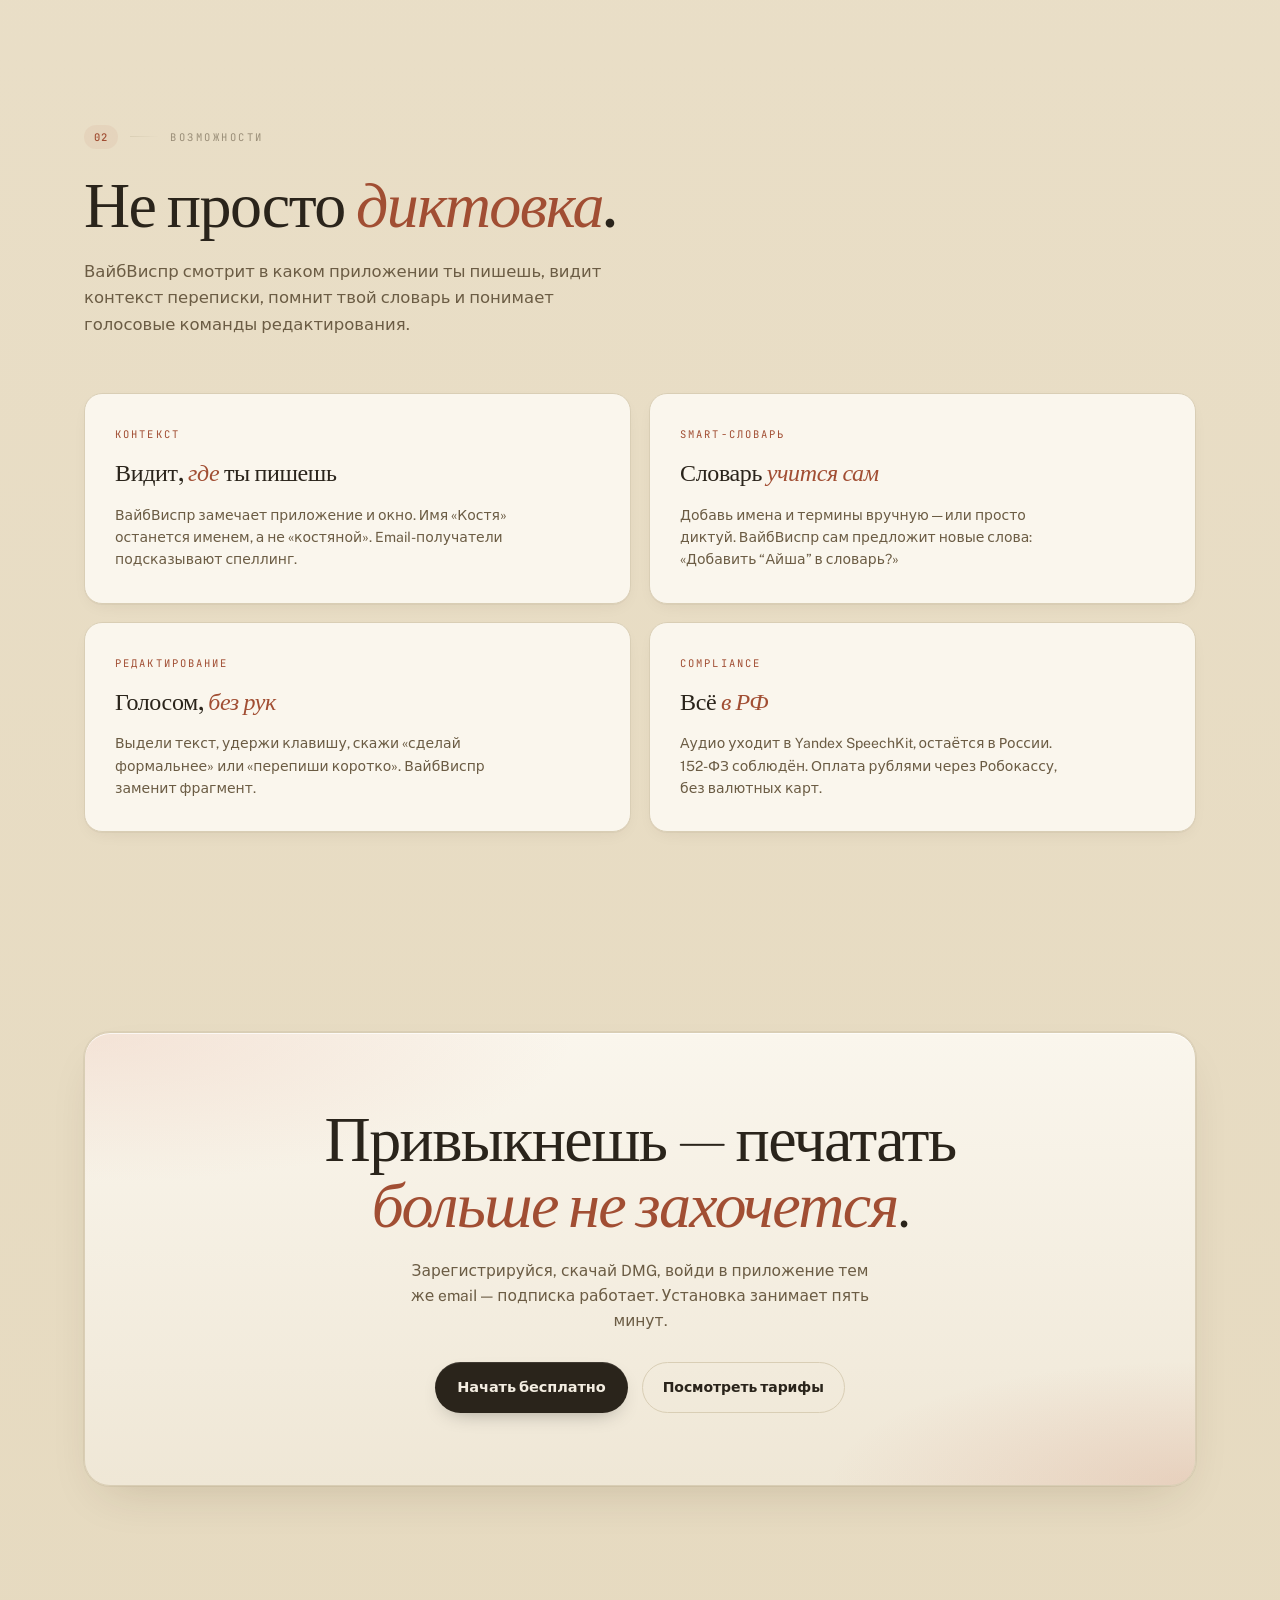
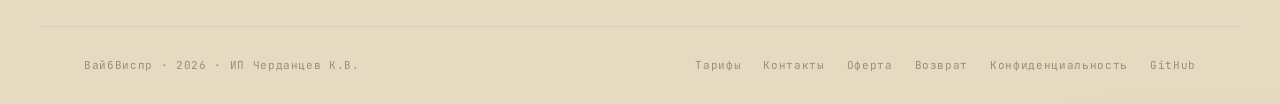
==== commit 8a382a07: "Legal: контакты, оферта, возврат, конфиденциальность 4 новые страницы для активации Робокассы: - con" ====
--- a/index.html
+++ b/index.html
@@ -480,12 +480,14 @@
 
 <!-- Footer -->
 <footer class="foot">
-  <div>ВайбВиспр · 2026</div>
+  <div>ВайбВиспр · 2026 · ИП Черданцев К.В.</div>
   <div class="foot-links">
     <a href="pricing.html">Тарифы</a>
-    <a href="login.html">Войти</a>
+    <a href="contacts.html">Контакты</a>
+    <a href="terms.html">Оферта</a>
+    <a href="refund.html">Возврат</a>
+    <a href="privacy.html">Конфиденциальность</a>
     <a href="https://github.com/Kostyadot12/vibewispr" target="_blank" rel="noopener">GitHub</a>
-    <a href="https://github.com/Kostyadot12/vibewispr/blob/main/LICENSE" target="_blank" rel="noopener">MIT</a>
   </div>
 </footer>
 
--- a/assets/styles.css
+++ b/assets/styles.css
@@ -577,3 +577,139 @@
   to  { opacity: 1; transform: translate(-50%, 0); }
 }
 .toast.danger{ background: var(--coral-deep); }
+
+/* ============================================================
+   Legal страницы — оферта, конфиденциальность, возврат, контакты
+   ============================================================ */
+.legal{
+  max-width: 760px;
+  margin: 0 auto;
+  padding: 96px 32px 64px;
+}
+.legal-head{
+  margin-bottom: 40px;
+  border-bottom: 1px solid var(--hair);
+  padding-bottom: 28px;
+}
+.legal-head .sub{
+  display: block;
+  font-family: var(--mono);
+  font-size: 11px;
+  letter-spacing: 0.14em;
+  text-transform: uppercase;
+  color: var(--muted);
+  margin-bottom: 14px;
+}
+.legal-head h1{
+  font-family: var(--display);
+  font-size: 56px;
+  line-height: 1.05;
+  letter-spacing: -1.5px;
+  font-weight: 400;
+  color: var(--ink);
+  margin: 0;
+}
+.legal-head h1 em{
+  font-style: italic;
+  color: var(--coral-deep);
+}
+.legal-body{
+  font-family: var(--body);
+  font-size: 15px;
+  line-height: 1.65;
+  color: var(--ink2);
+}
+.legal-body .legal-lede{
+  font-family: var(--display);
+  font-style: italic;
+  font-size: 18px;
+  line-height: 1.55;
+  color: var(--warm);
+  margin-bottom: 36px;
+  padding-bottom: 24px;
+  border-bottom: 1px dashed var(--hair);
+}
+.legal-body h2{
+  font-family: var(--display);
+  font-size: 22px;
+  line-height: 1.25;
+  font-weight: 500;
+  color: var(--ink);
+  margin: 42px 0 12px;
+  letter-spacing: -0.3px;
+}
+.legal-body h2:first-child{ margin-top: 0; }
+.legal-body p{
+  margin: 0 0 16px;
+}
+.legal-body ul{
+  margin: 0 0 20px;
+  padding-left: 22px;
+}
+.legal-body ul li{
+  margin-bottom: 8px;
+}
+.legal-body a{
+  color: var(--coral-deep);
+  text-decoration: underline;
+  text-decoration-color: rgba(161, 78, 51, 0.35);
+  text-underline-offset: 2px;
+}
+.legal-body a:hover{
+  text-decoration-color: var(--coral-deep);
+}
+.legal-body code{
+  font-family: var(--mono);
+  font-size: 13px;
+  background: rgba(60, 40, 10, 0.05);
+  padding: 1px 6px;
+  border-radius: 4px;
+}
+.legal-body table.rq{
+  width: 100%;
+  border-collapse: collapse;
+  margin: 14px 0 20px;
+  font-size: 14px;
+}
+.legal-body table.rq td{
+  padding: 10px 12px;
+  border-bottom: 1px dashed var(--hair);
+  vertical-align: top;
+}
+.legal-body table.rq td:first-child{
+  width: 40%;
+  font-family: var(--mono);
+  font-size: 11.5px;
+  letter-spacing: 0.06em;
+  text-transform: uppercase;
+  color: var(--muted);
+}
+.legal-body table.rq td:last-child{
+  color: var(--ink);
+}
+
+/* Чекбокс согласия на регистрации */
+.consent-row{
+  display: flex;
+  align-items: flex-start;
+  gap: 10px;
+  margin: 6px 0 18px;
+  font-size: 12.5px;
+  line-height: 1.5;
+  color: var(--warm);
+}
+.consent-row input[type="checkbox"]{
+  margin: 3px 0 0 0;
+  accent-color: var(--coral-deep);
+  width: 16px;
+  height: 16px;
+  cursor: pointer;
+  flex-shrink: 0;
+}
+.consent-row a{
+  color: var(--coral-deep);
+  text-decoration: underline;
+  text-decoration-color: rgba(161, 78, 51, 0.4);
+  text-underline-offset: 2px;
+}
+.consent-row a:hover{ text-decoration-color: var(--coral-deep); }
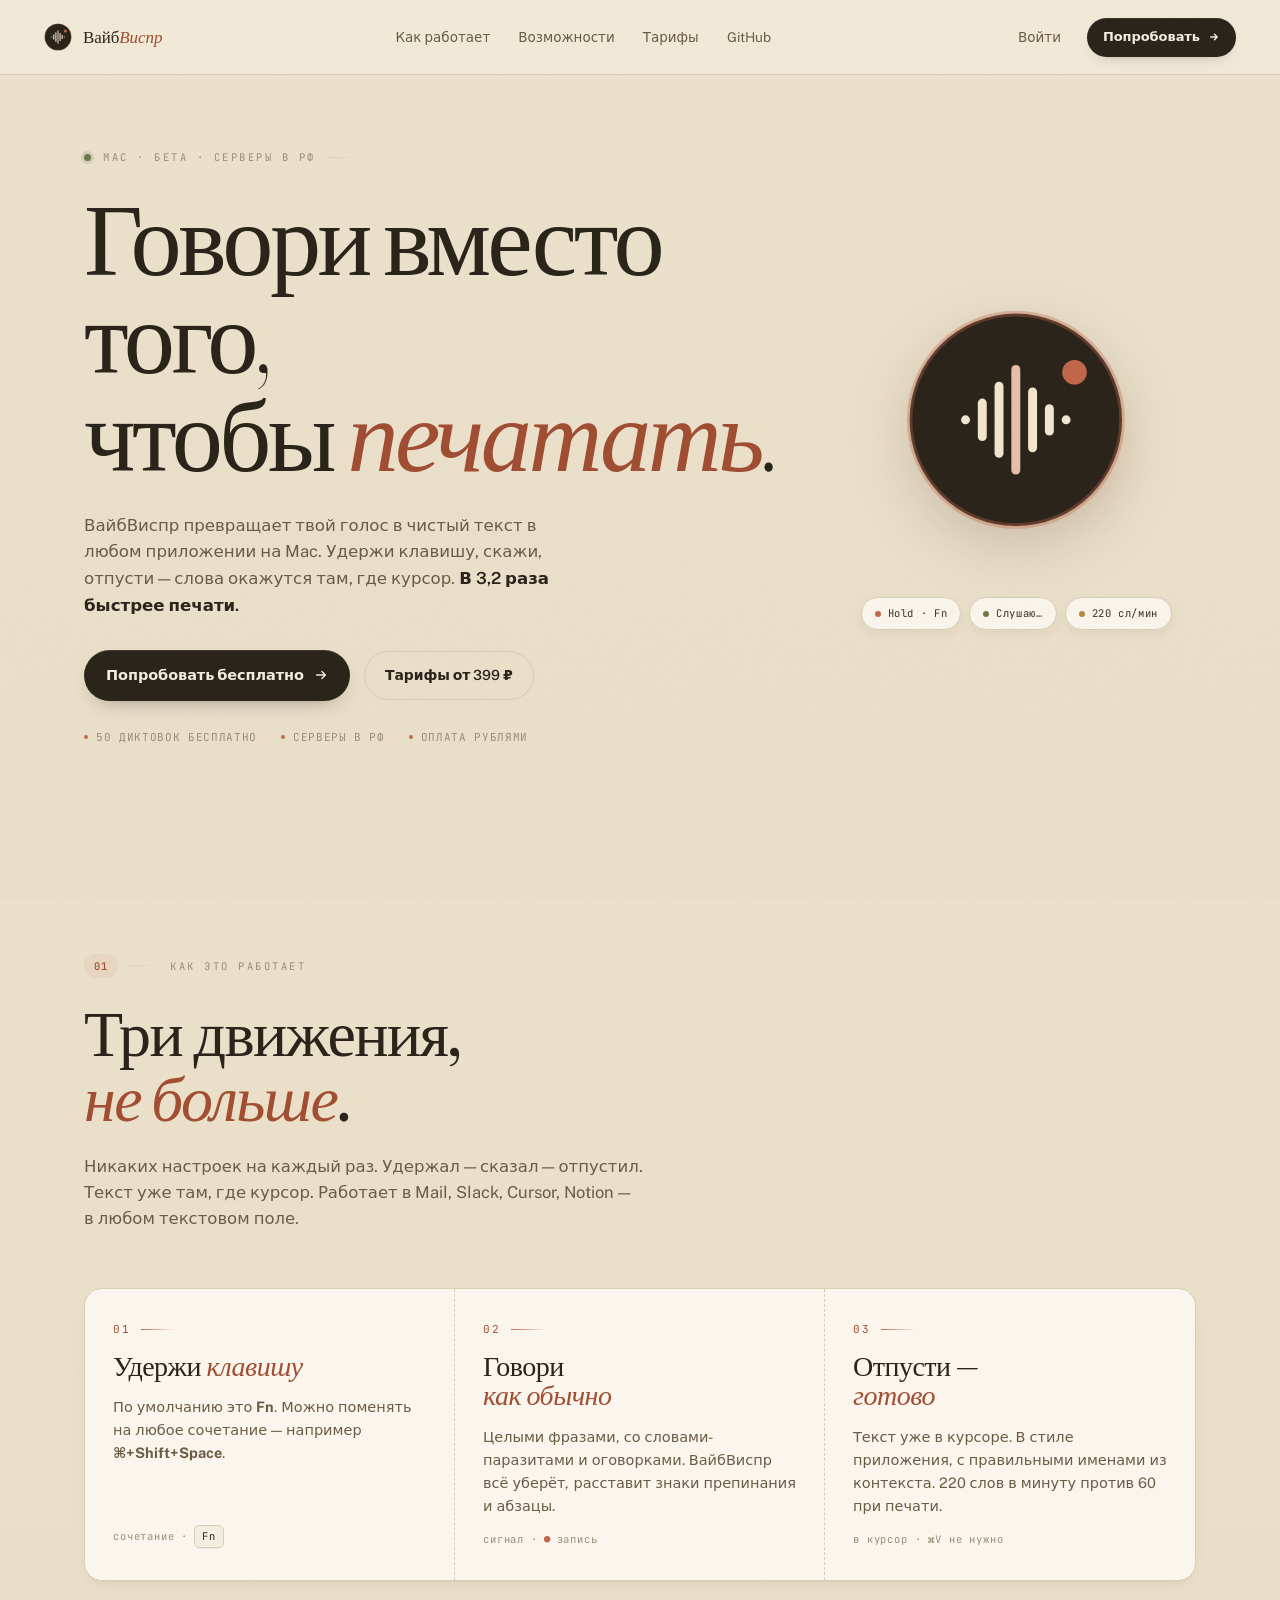
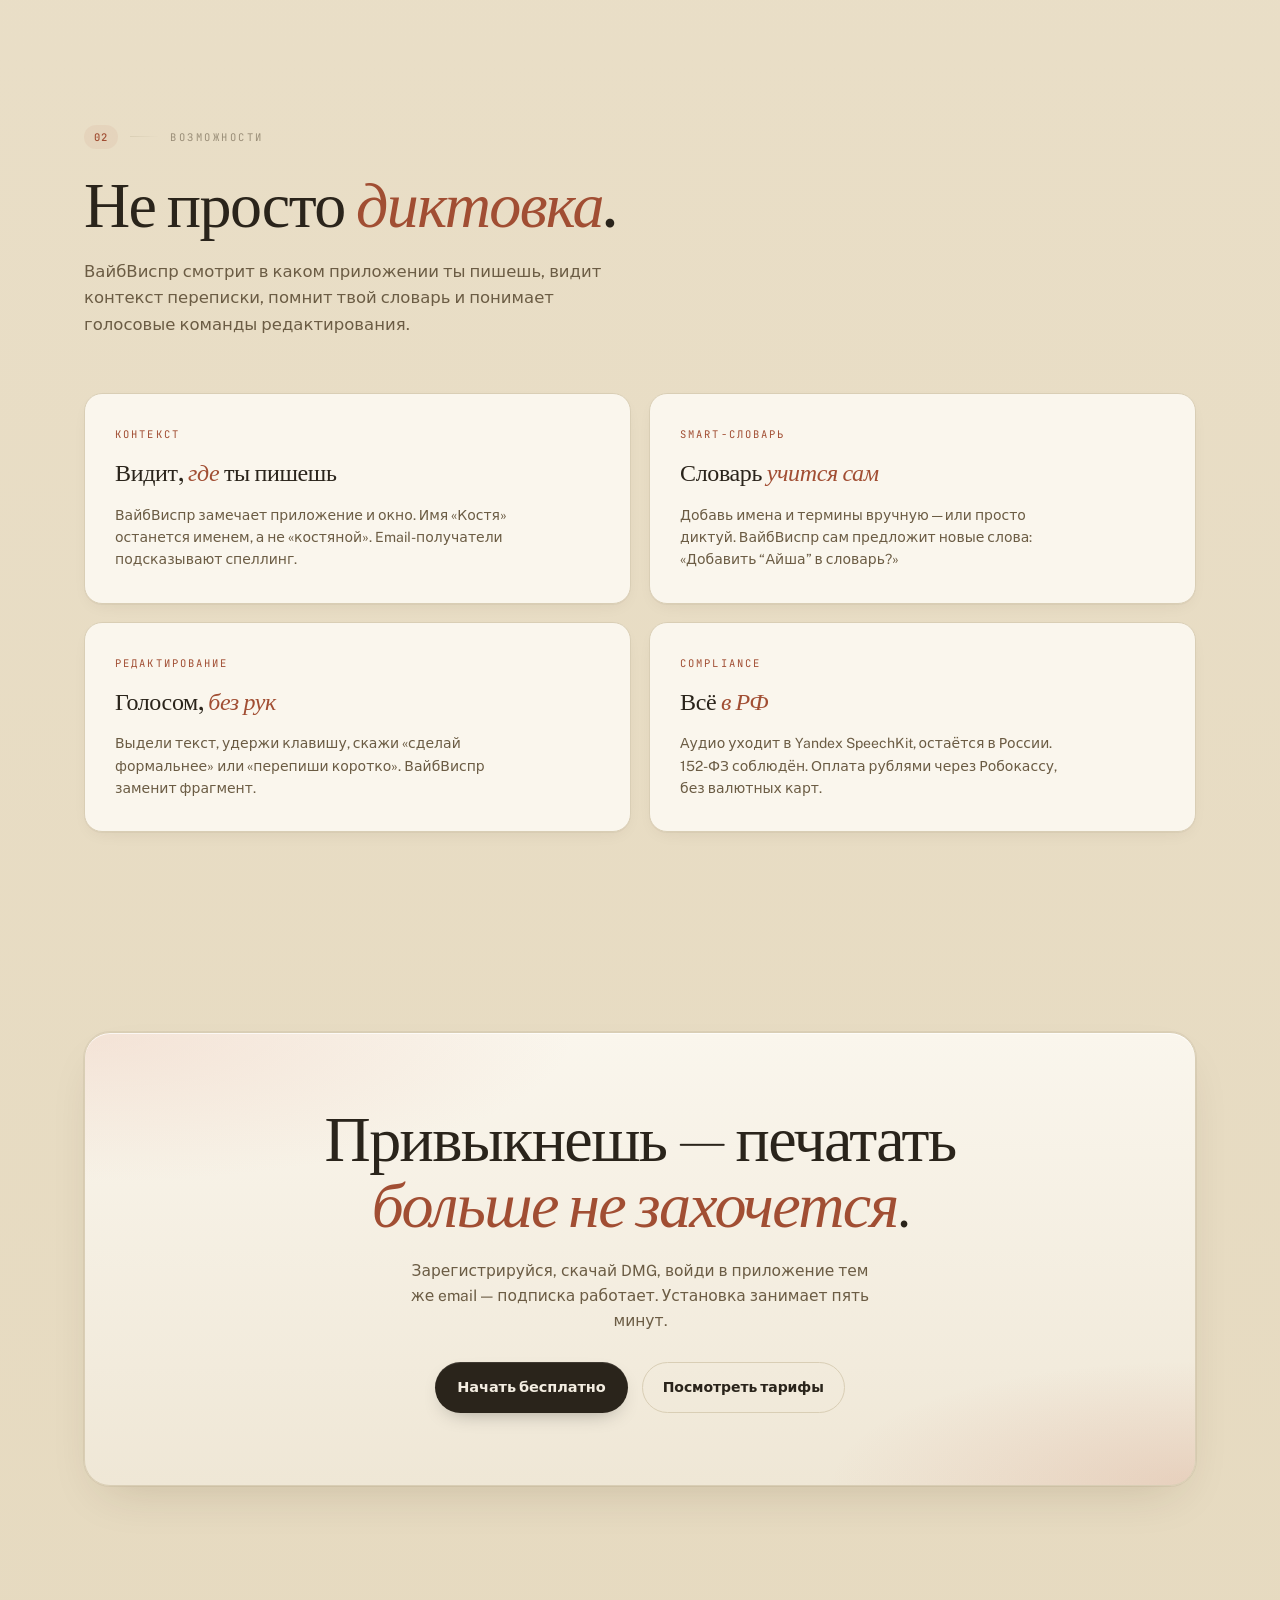
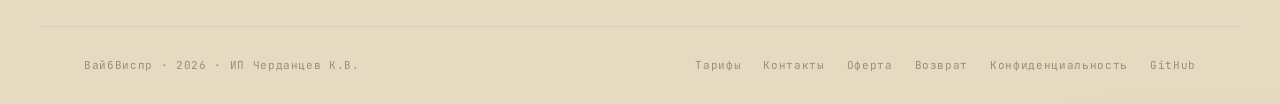
==== commit 8adcca2b: "Fix leftover 'Вайб<em>Каст</em>' in nav-brand (sed split-by-tag)" ====
--- a/index.html
+++ b/index.html
@@ -320,7 +320,7 @@
 <nav class="nav">
   <a class="nav-brand" href="index.html">
     <svg class="mark" viewBox="0 0 40 40"><use href="#vw-mark"/></svg>
-    <span class="name">Вайб<em>Каст</em></span>
+    <span class="name">Вайб<em>Виспр</em></span>
   </a>
   <div class="nav-links">
     <a href="#how">Как работает</a>
@@ -491,7 +491,7 @@
   </div>
 </footer>
 
-<script src="assets/api.js"></script>
+<script src="assets/api.js?v=3"></script>
 <script>
   // Если юзер уже залогинен — меняем кнопки на «Кабинет».
   if (VF.auth.isAuthenticated()) {
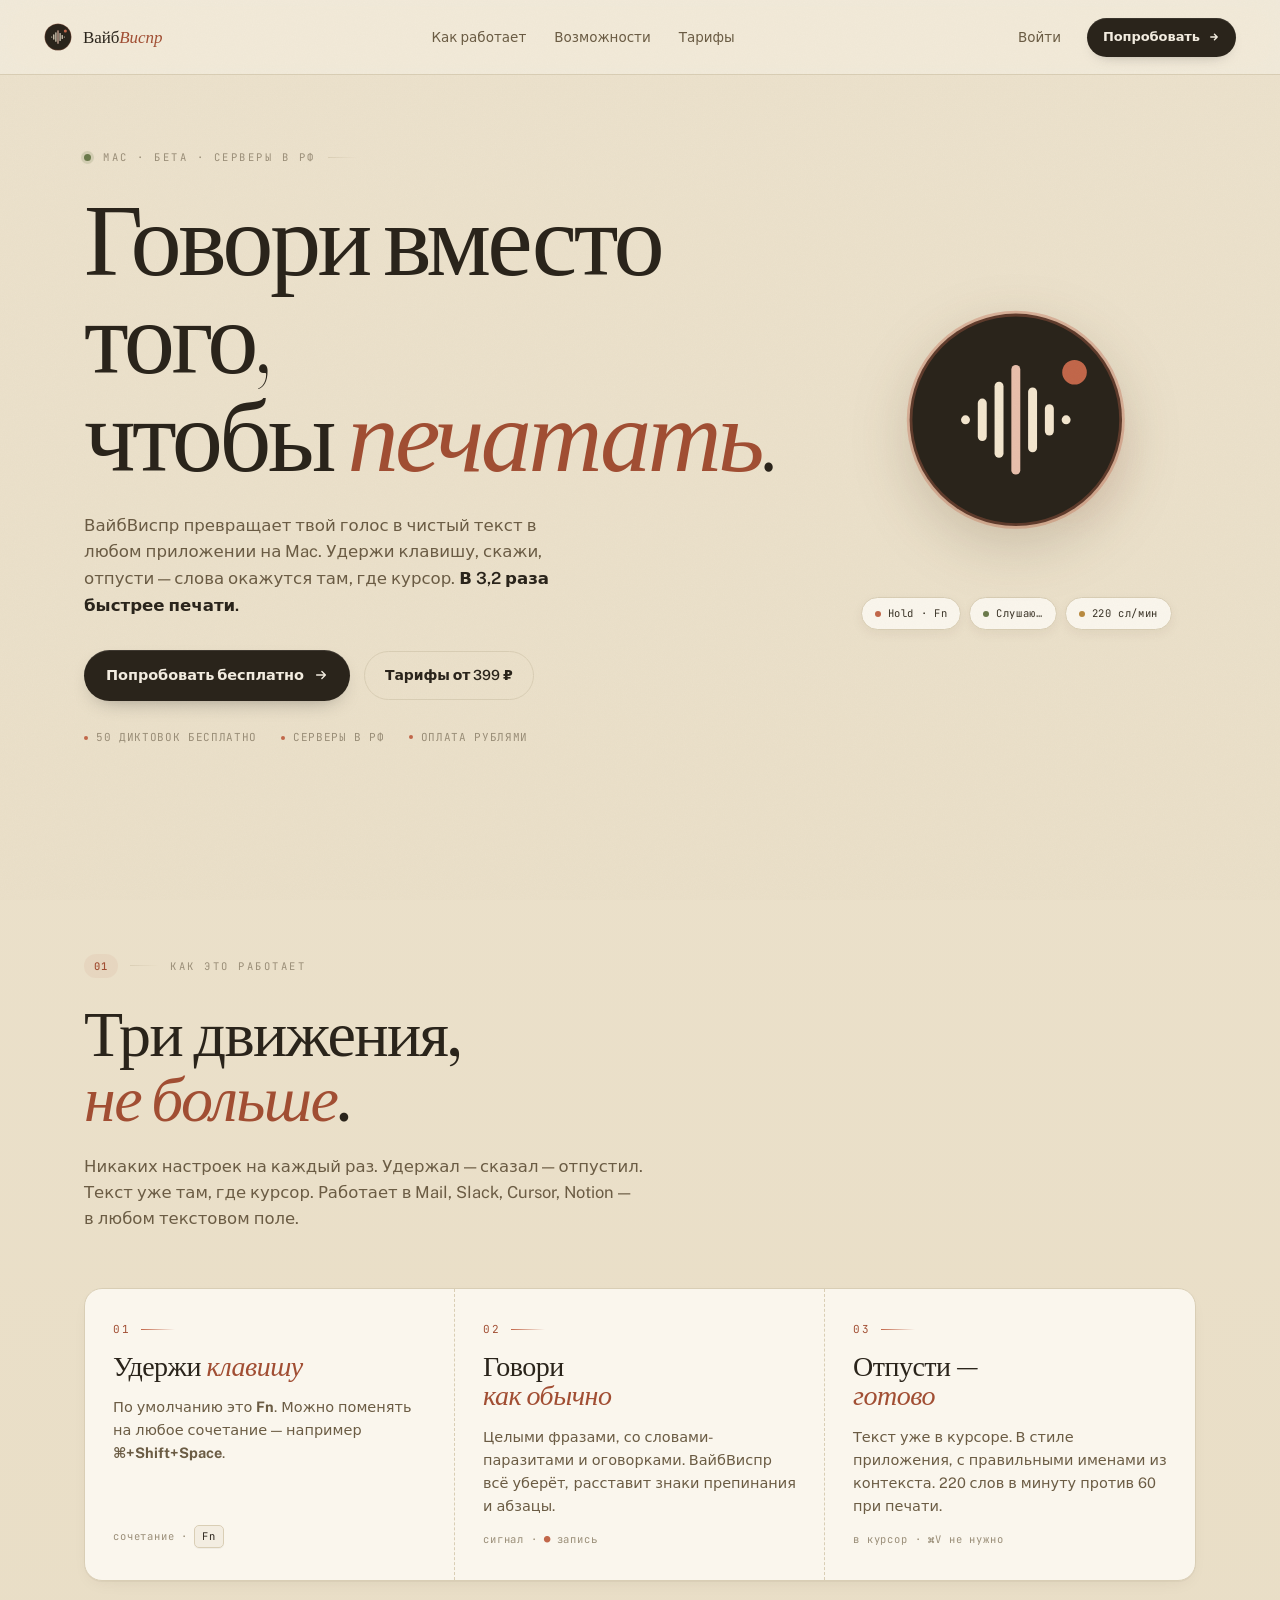
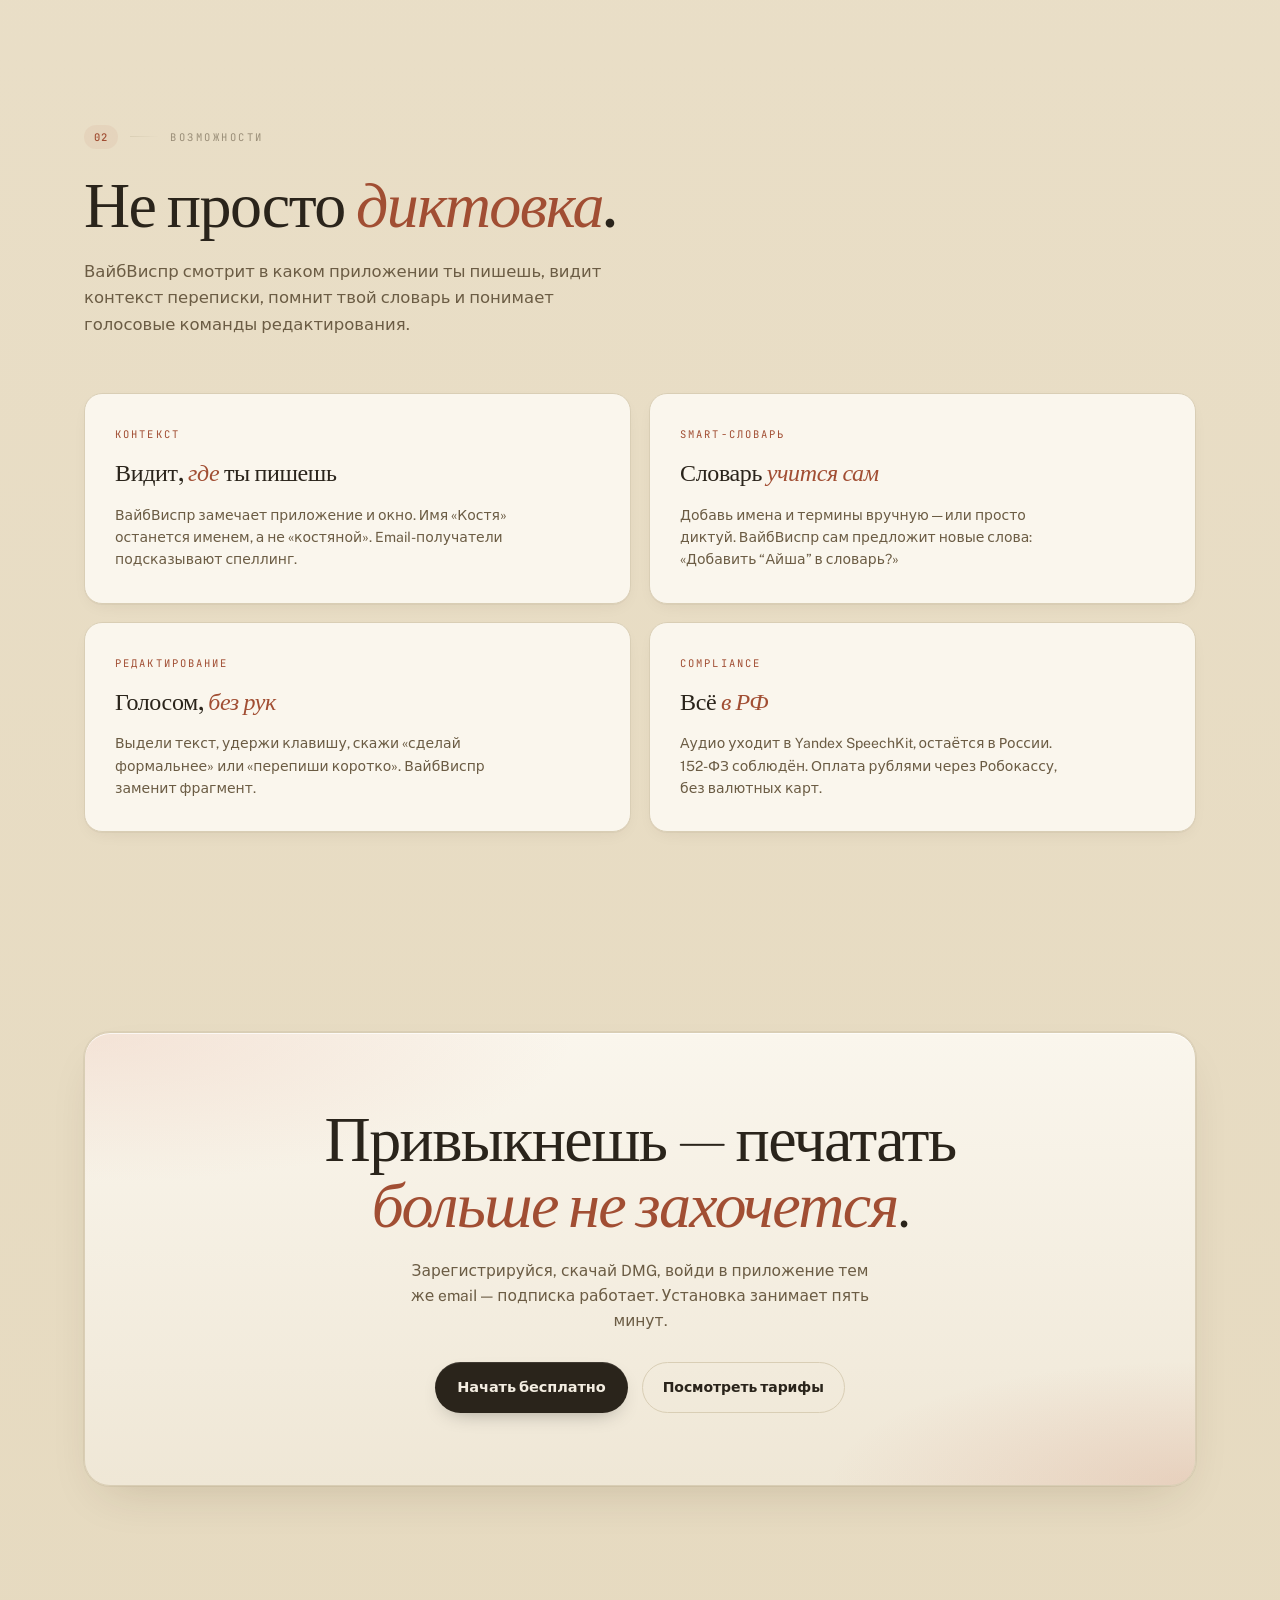
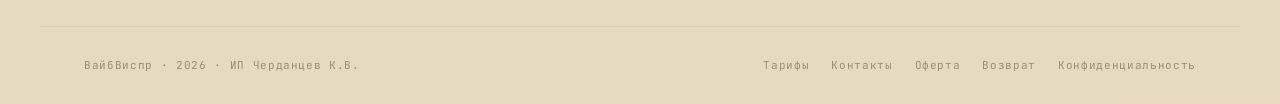
==== commit 79cbad9b: "Web: убрать GitHub-ссылки из nav и footer (оставлен только DMG-download)" ====
--- a/index.html
+++ b/index.html
@@ -326,8 +326,7 @@
     <a href="#how">Как работает</a>
     <a href="#features">Возможности</a>
     <a href="pricing.html">Тарифы</a>
-    <a href="https://github.com/Kostyadot12/vibewispr" target="_blank" rel="noopener">GitHub</a>
-  </div>
+      </div>
   <div class="nav-right">
     <a class="nav-signin" id="nav-signin" href="login.html">Войти</a>
     <a class="nav-cta" id="nav-cta" href="register.html">
@@ -487,8 +486,7 @@
     <a href="terms.html">Оферта</a>
     <a href="refund.html">Возврат</a>
     <a href="privacy.html">Конфиденциальность</a>
-    <a href="https://github.com/Kostyadot12/vibewispr" target="_blank" rel="noopener">GitHub</a>
-  </div>
+      </div>
 </footer>
 
 <script src="assets/api.js?v=3"></script>
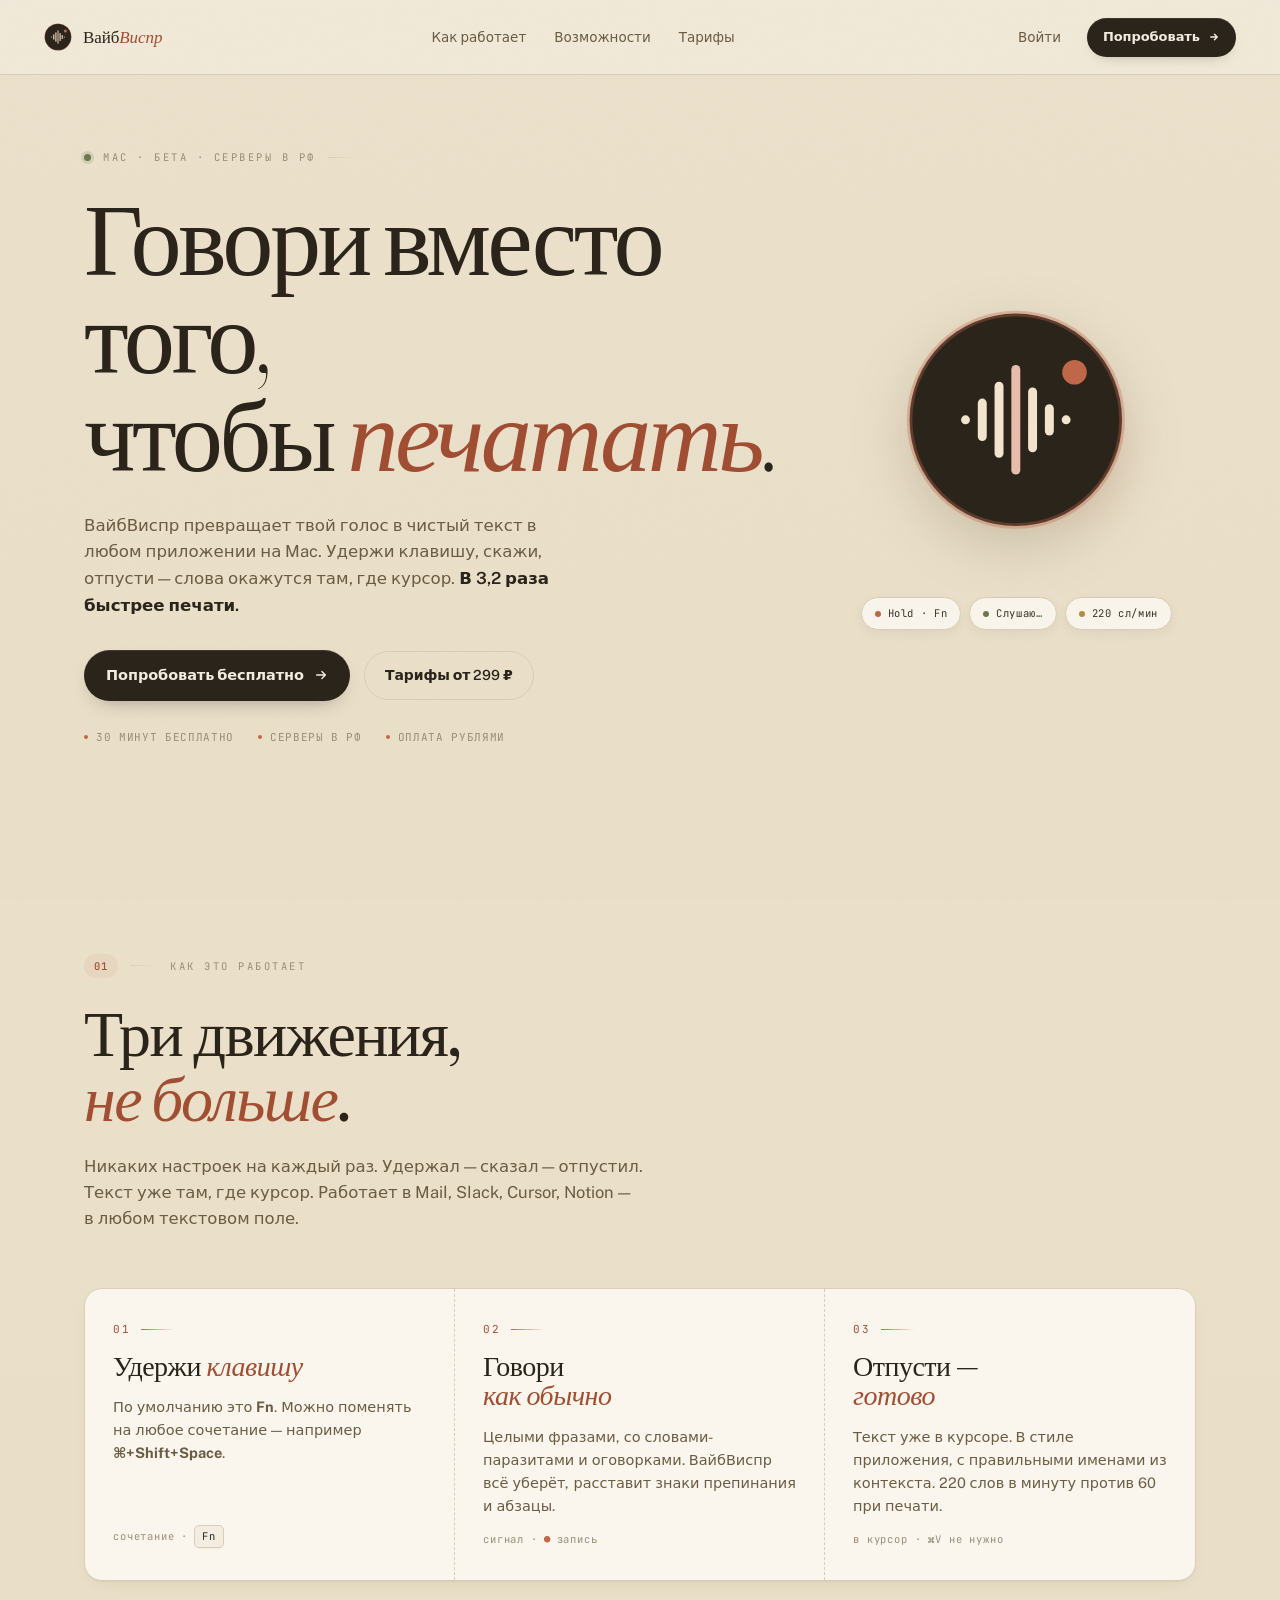
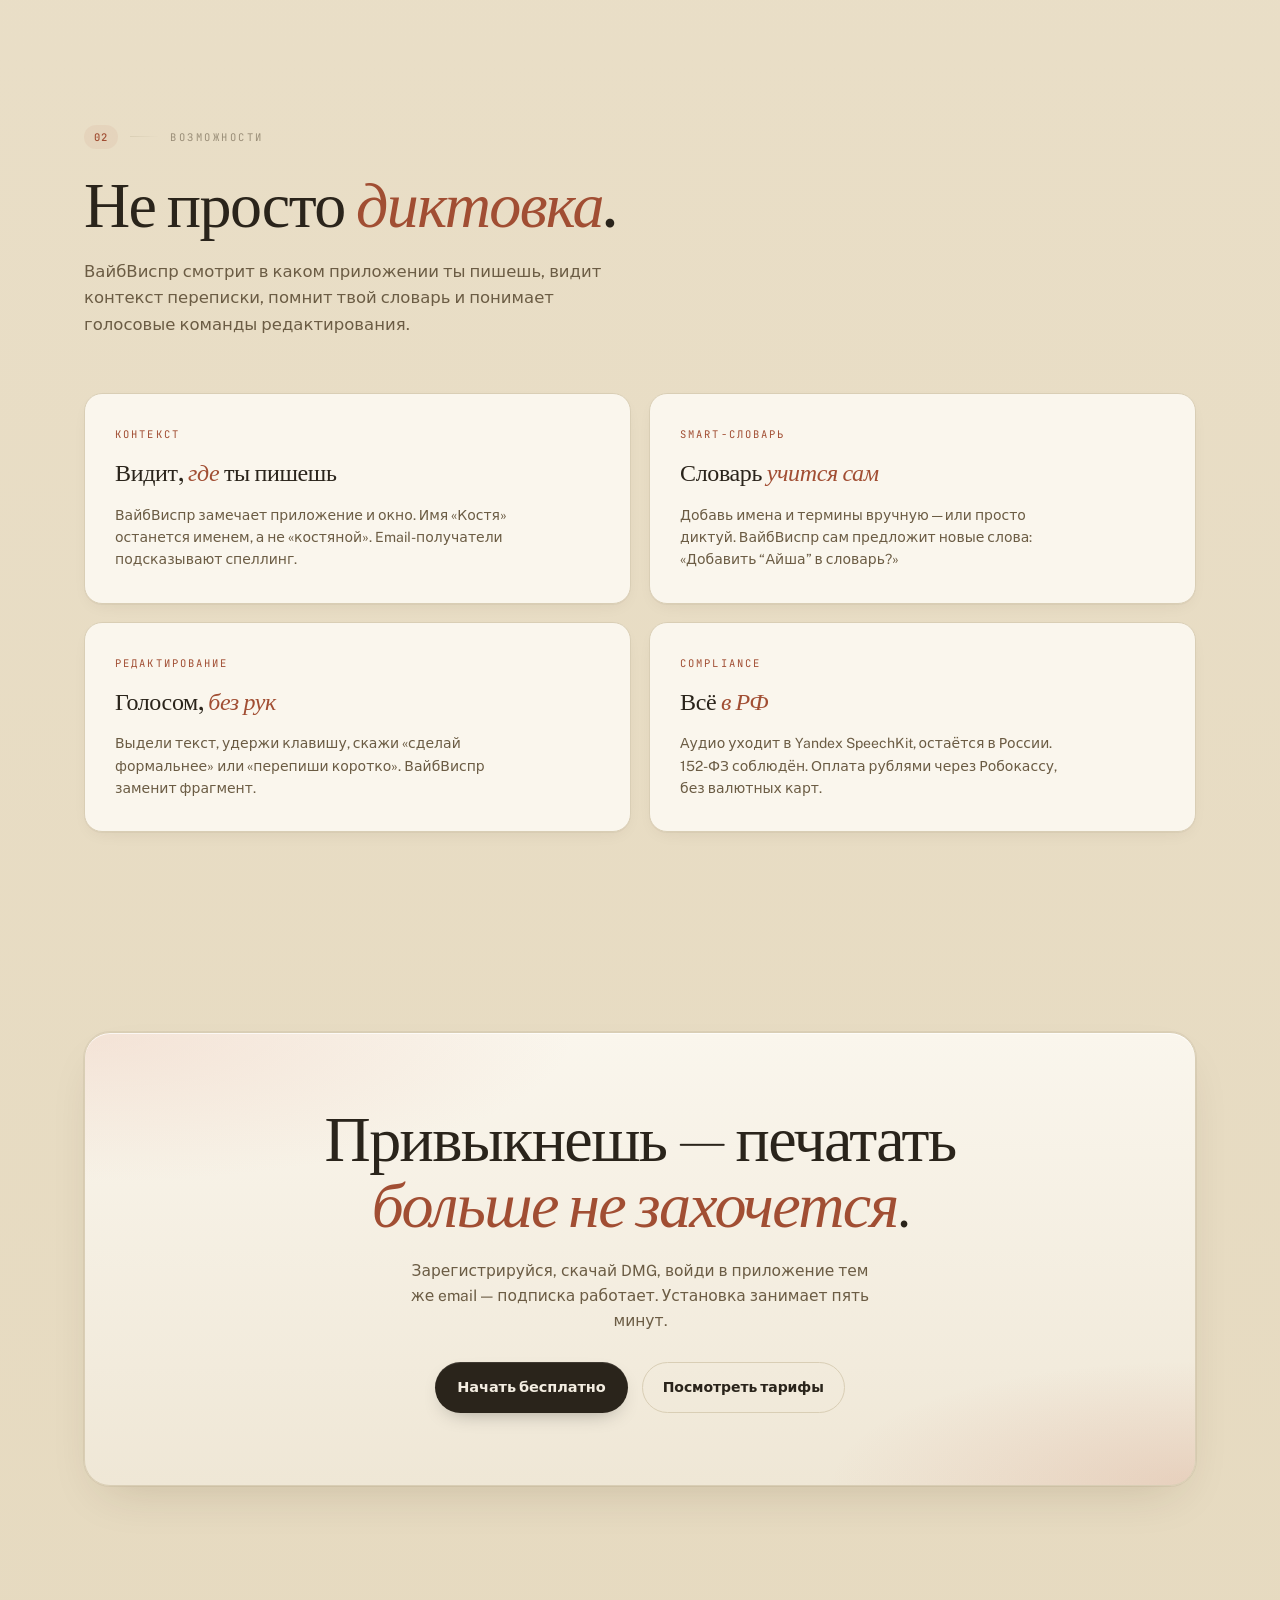
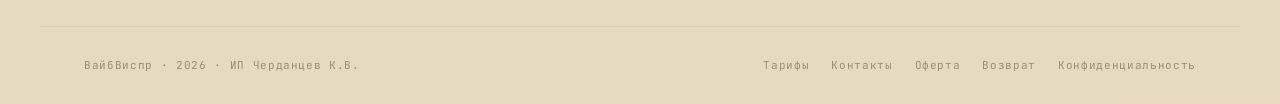
==== commit 84c7b93f: "Тарификация по минутам на лендинге + #pricing redirect Бэкенд перешёл на минуты — синхронизируем web" ====
--- a/index.html
+++ b/index.html
@@ -6,6 +6,13 @@
 <title>ВайбВиспр — Говори вместо того, чтобы печатать</title>
 <meta name="description" content="ВайбВиспр — приложение для Mac, которое превращает голос в чистый текст в любом приложении. Распознавание Yandex SpeechKit, серверы в РФ, оплата в рублях." />
 <link rel="icon" type="image/png" href="assets/vibewispr-logo.png?v=2" />
+<script>
+  // Mac-клиент кидает юзера на vibewispr.ru/#pricing когда он жмёт «Сменить тариф».
+  // На главной нет секции с id="pricing" — отправляем на отдельную страницу.
+  if (location.hash === '#pricing') {
+    location.replace('pricing.html');
+  }
+</script>
 
 <meta property="og:title" content="ВайбВиспр — Говори вместо того, чтобы печатать" />
 <meta property="og:description" content="Голосовая диктовка для Mac: удержи клавишу, скажи, отпусти. Серверы в РФ, оплата в рублях." />
@@ -362,11 +369,11 @@
           <path d="M3 8h10M9 4l4 4-4 4" stroke="currentColor" stroke-width="1.6" stroke-linecap="round" stroke-linejoin="round"/>
         </svg>
       </a>
-      <a class="btn-secondary" href="pricing.html">Тарифы от&nbsp;399 ₽</a>
+      <a class="btn-secondary" href="pricing.html">Тарифы от&nbsp;299 ₽</a>
     </div>
 
     <div class="hero-meta fade d5">
-      <span>50 диктовок бесплатно</span>
+      <span>30 минут бесплатно</span>
       <span>Серверы в РФ</span>
       <span>Оплата рублями</span>
     </div>
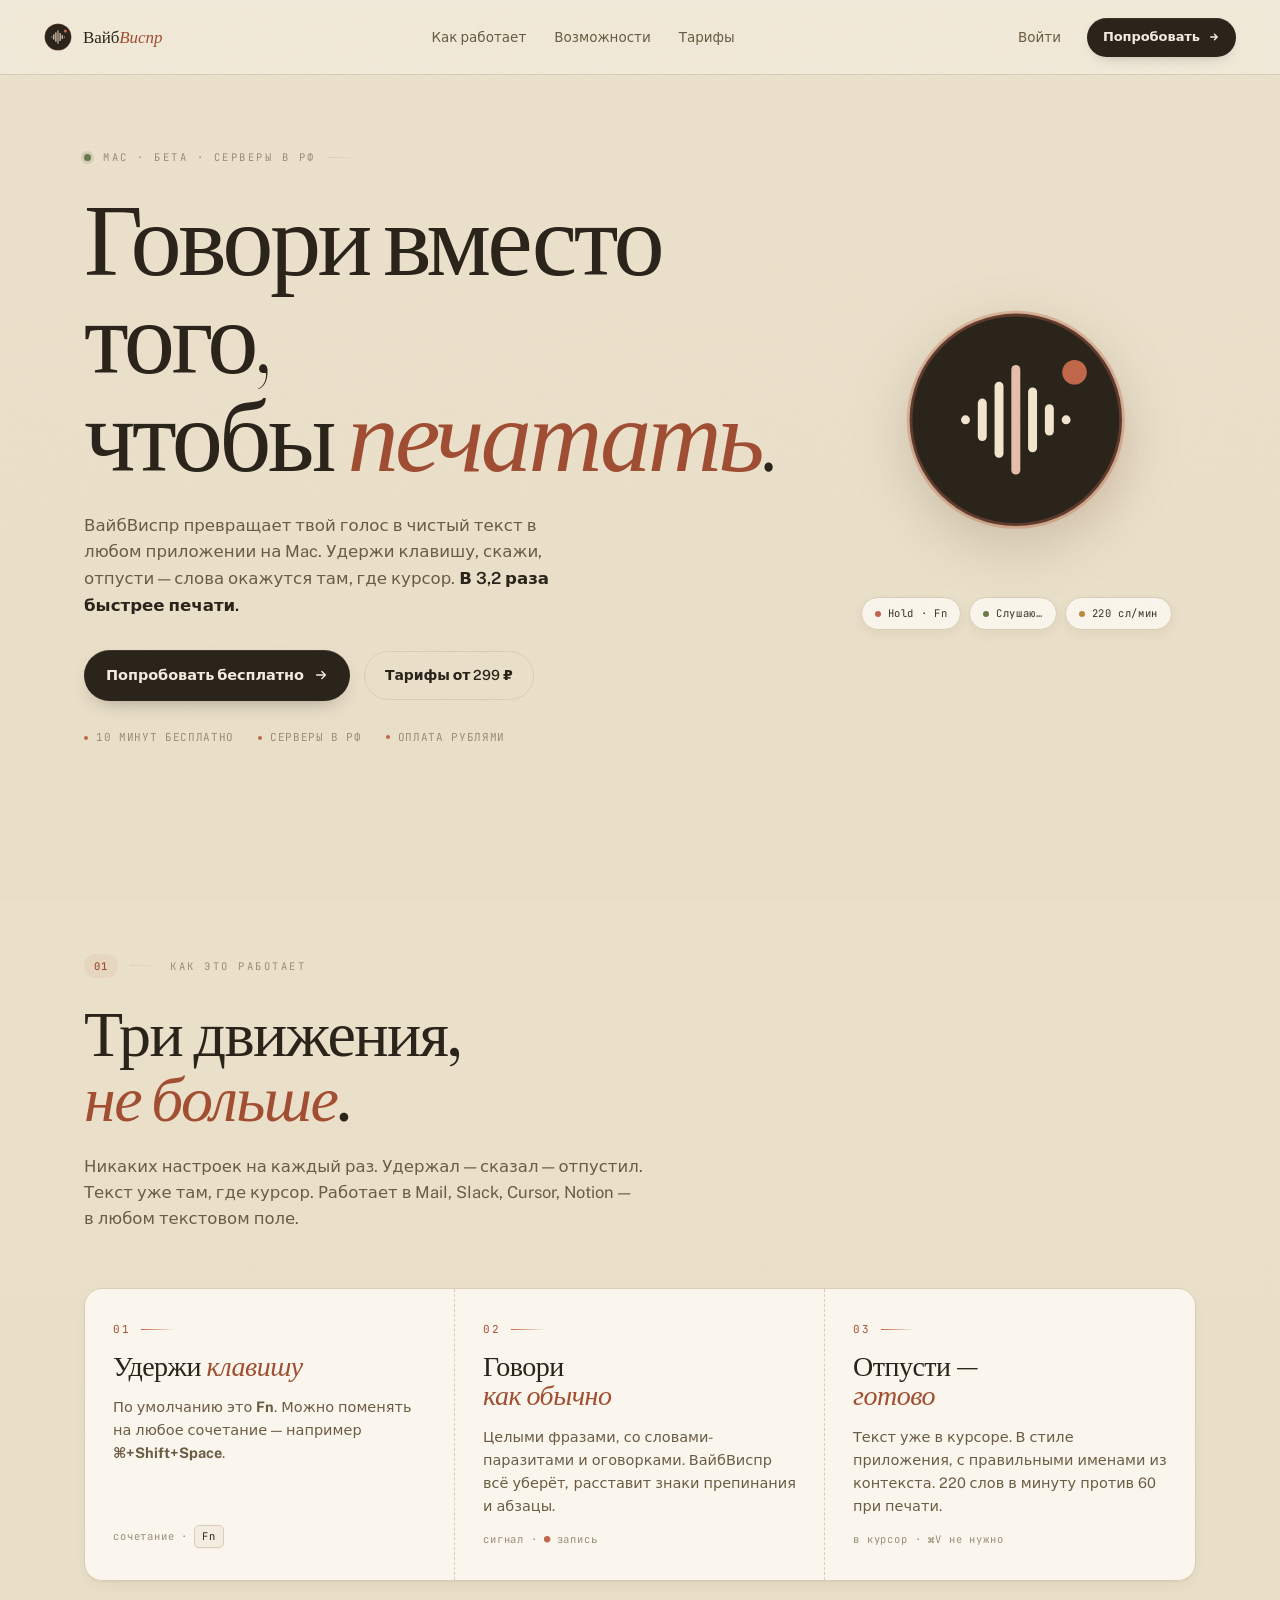
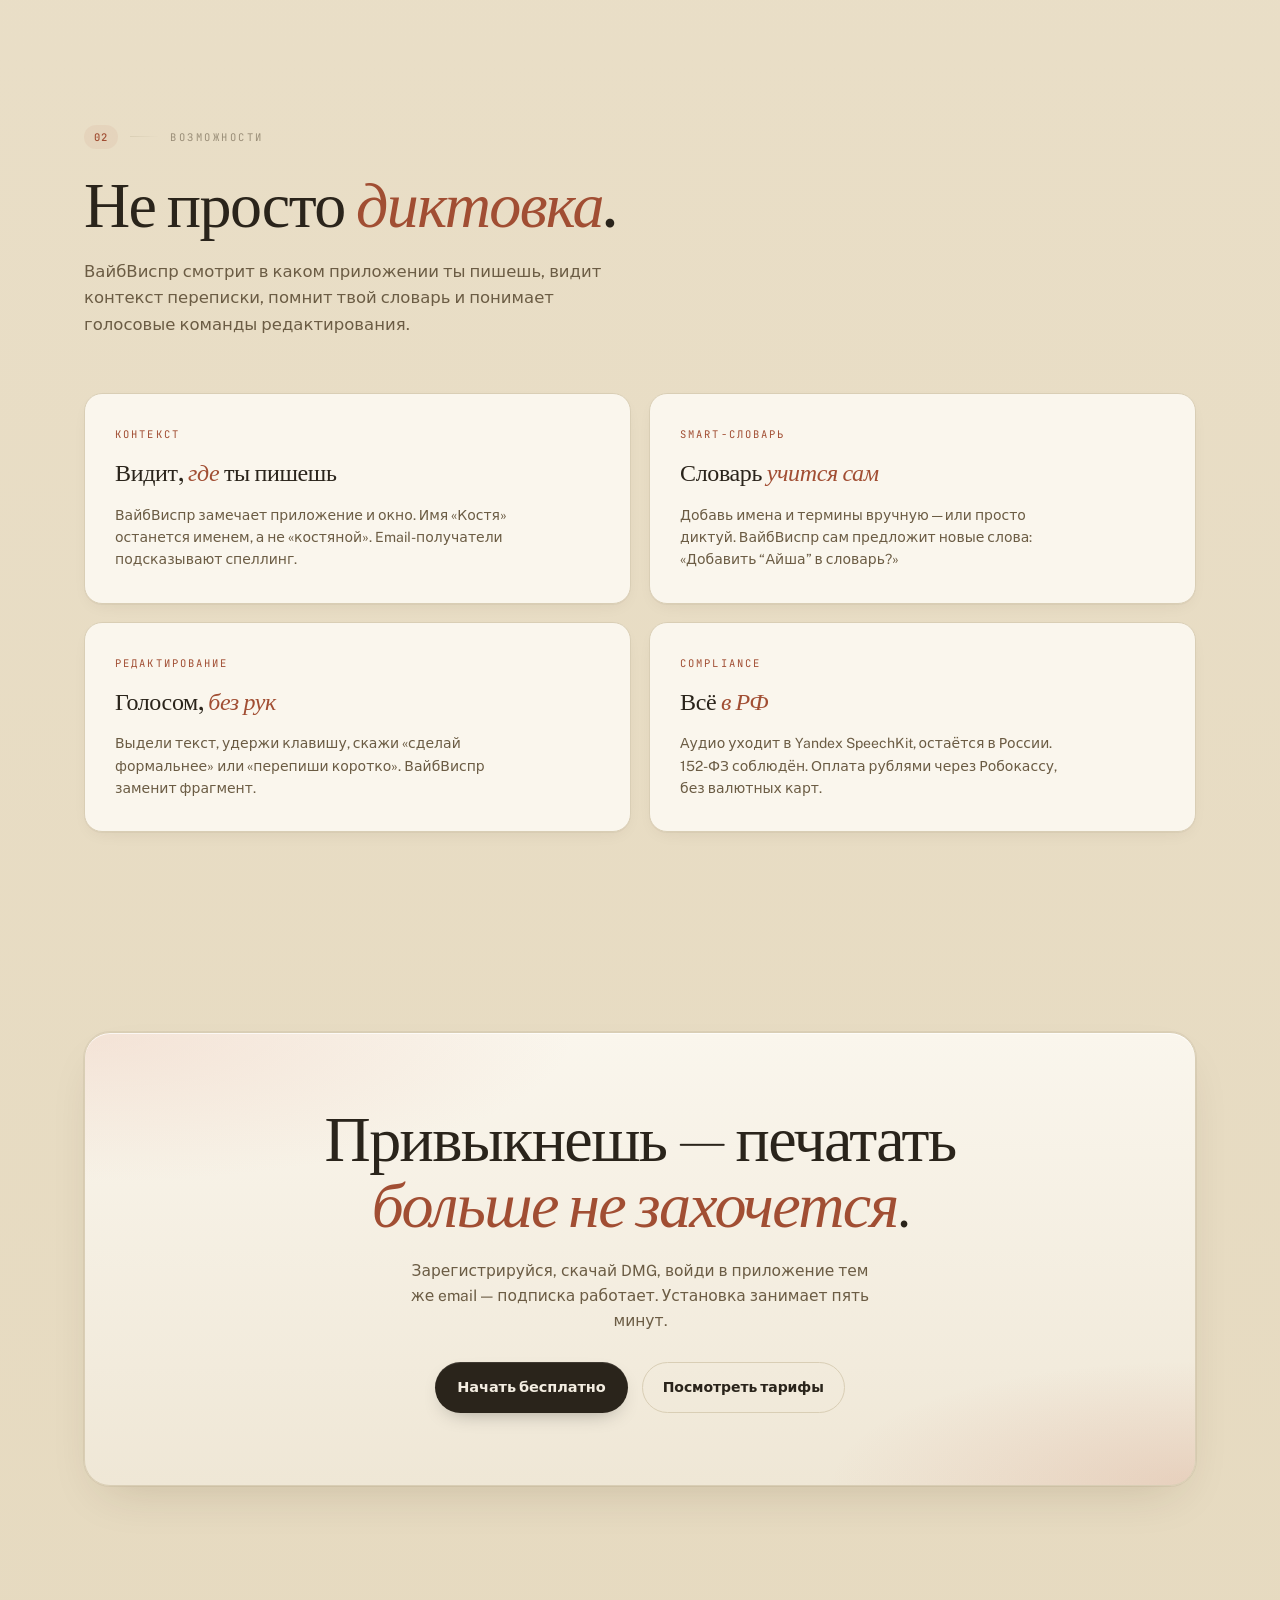
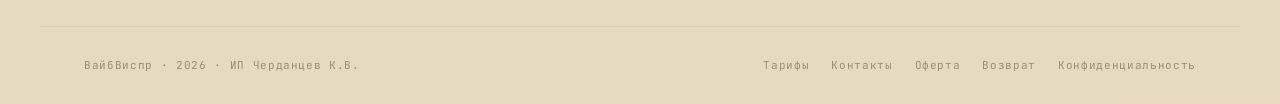
==== commit 5d97c53c: "FREE: 30 → 10 минут (pricing, index, account, terms, register)" ====
--- a/index.html
+++ b/index.html
@@ -373,7 +373,7 @@
     </div>
 
     <div class="hero-meta fade d5">
-      <span>30 минут бесплатно</span>
+      <span>10 минут бесплатно</span>
       <span>Серверы в РФ</span>
       <span>Оплата рублями</span>
     </div>
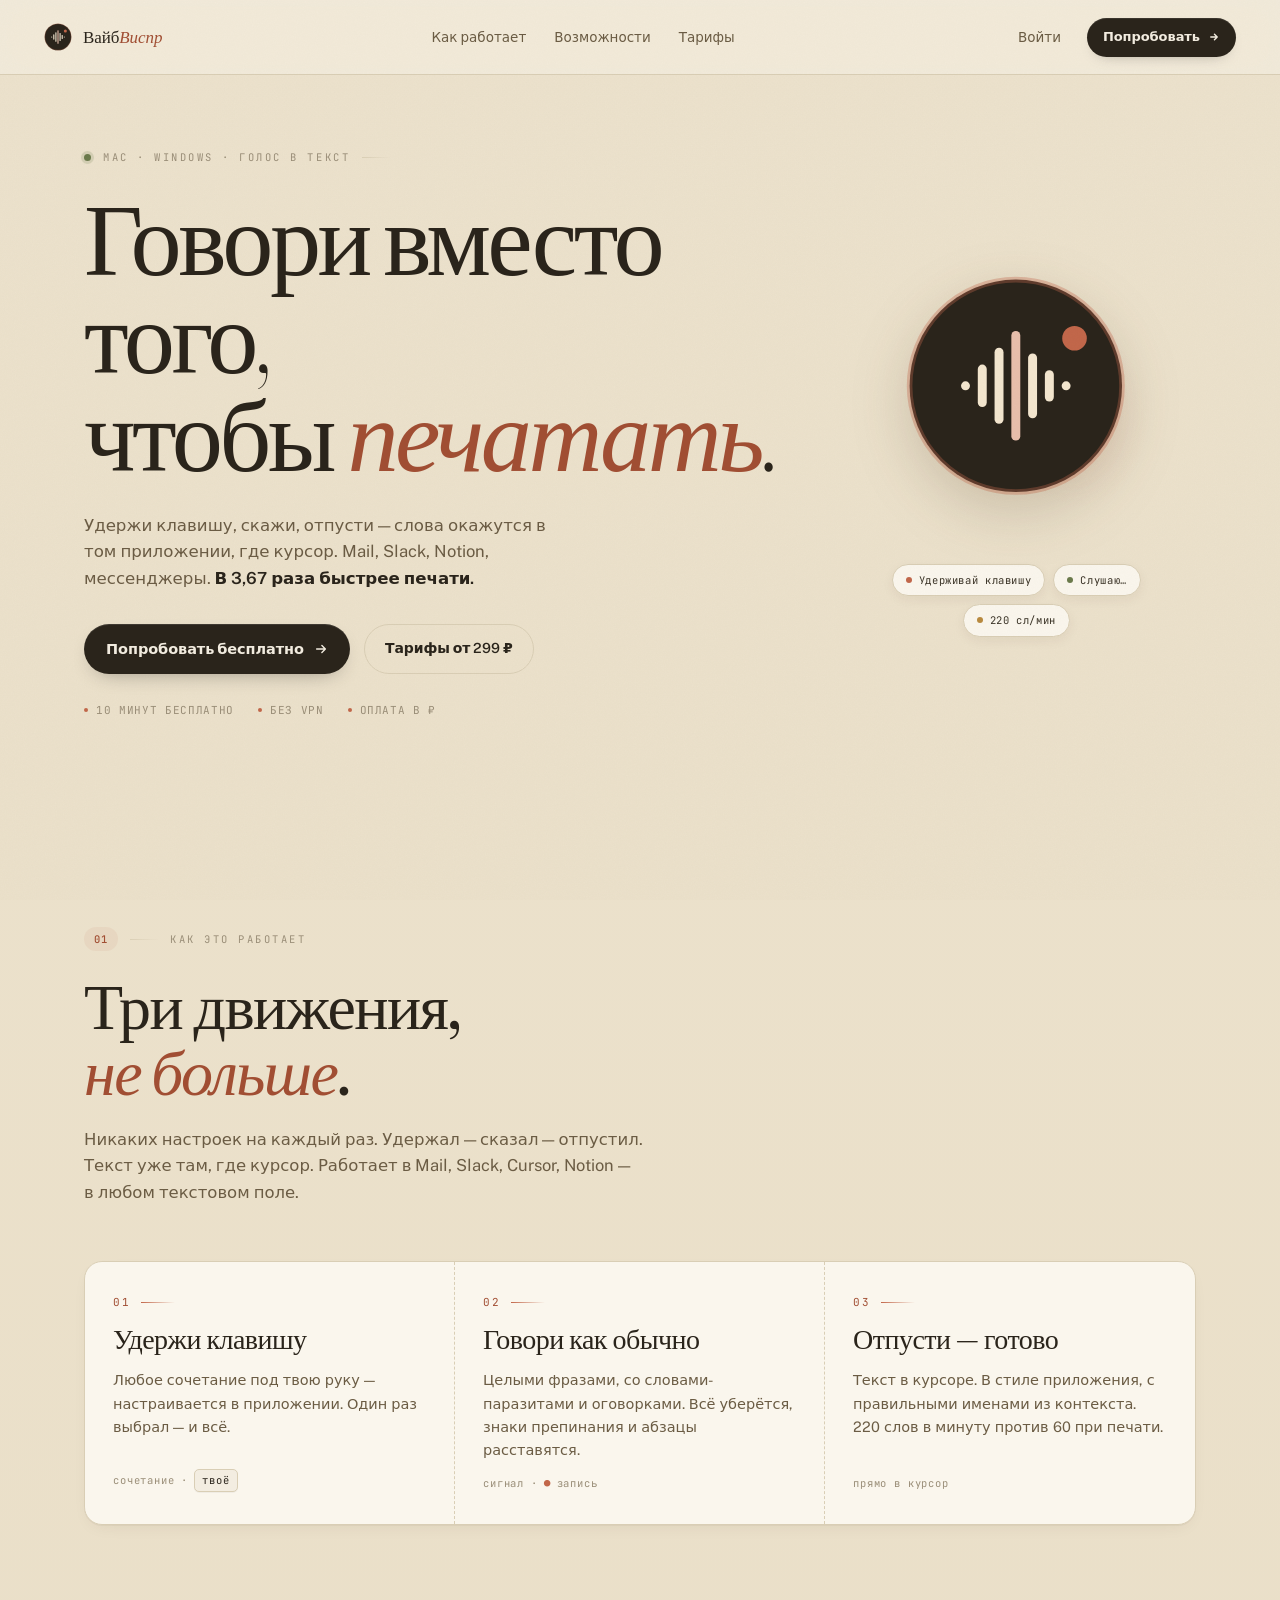
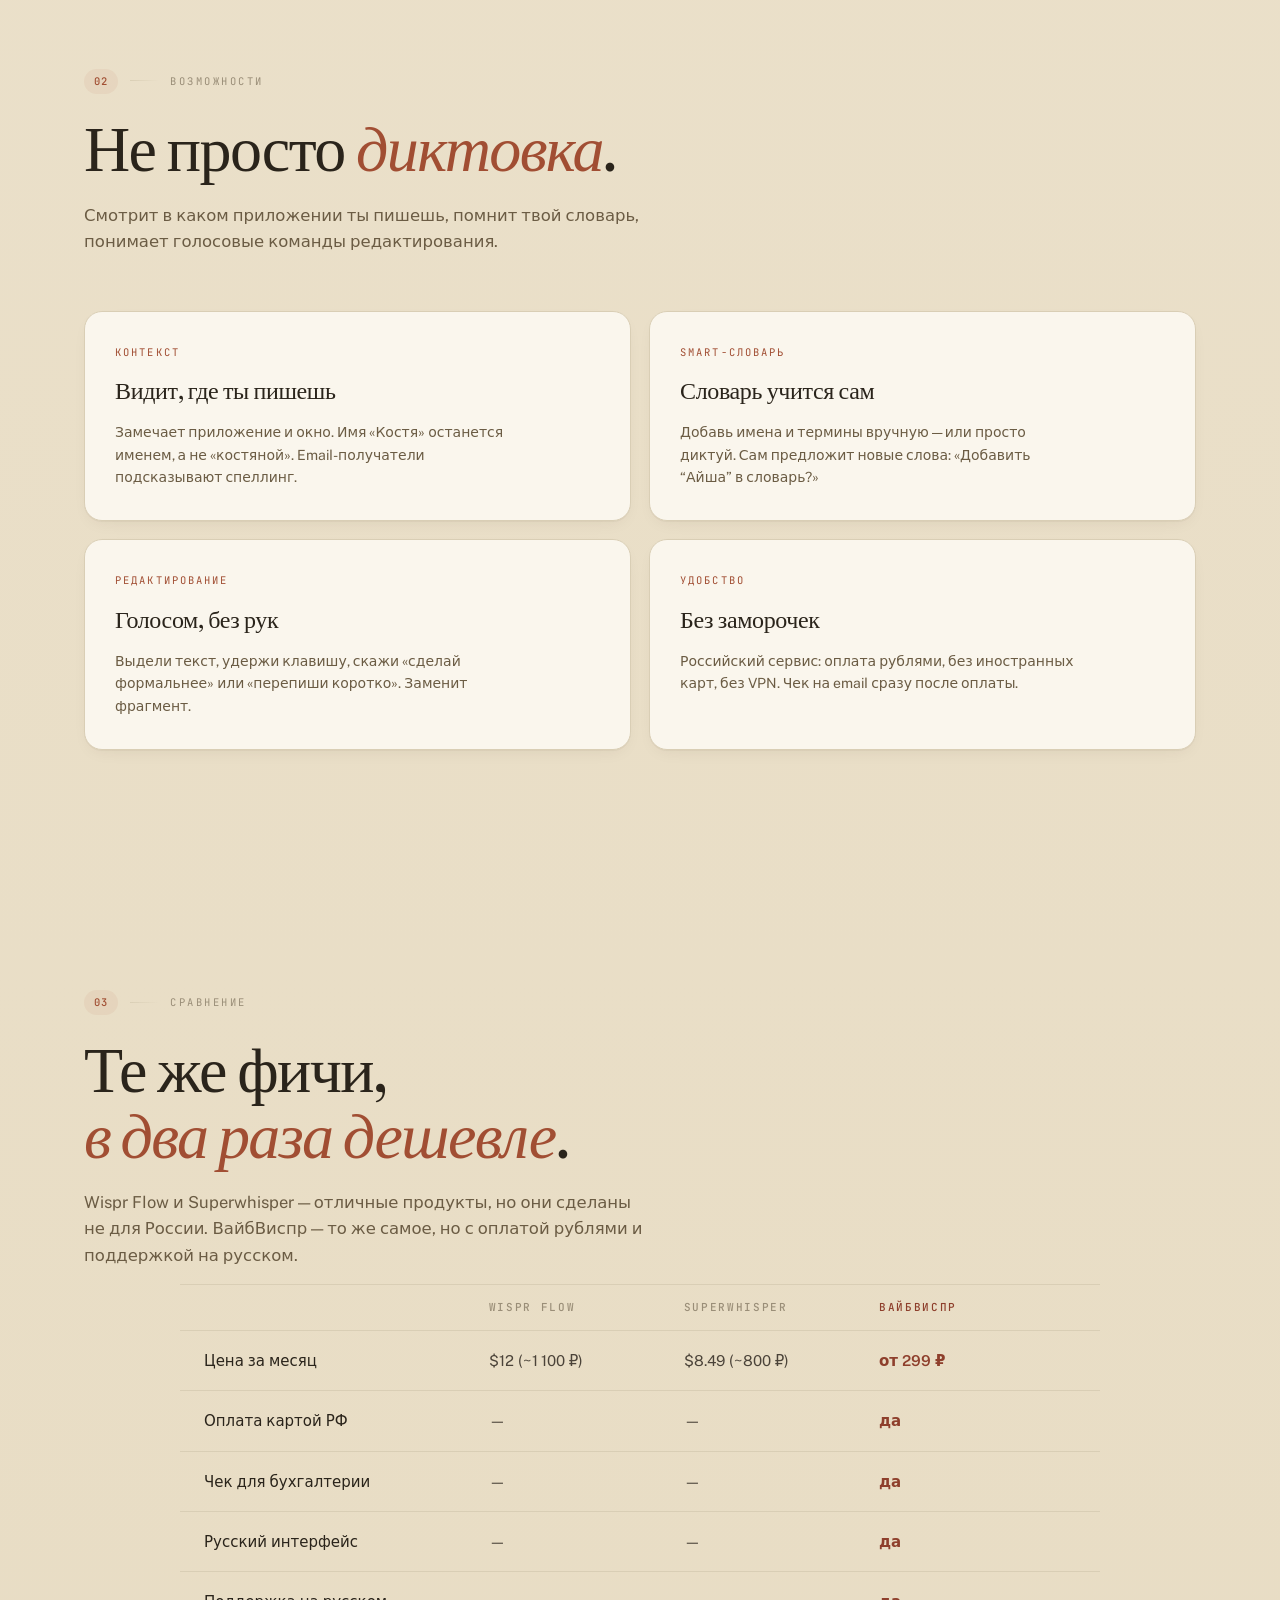
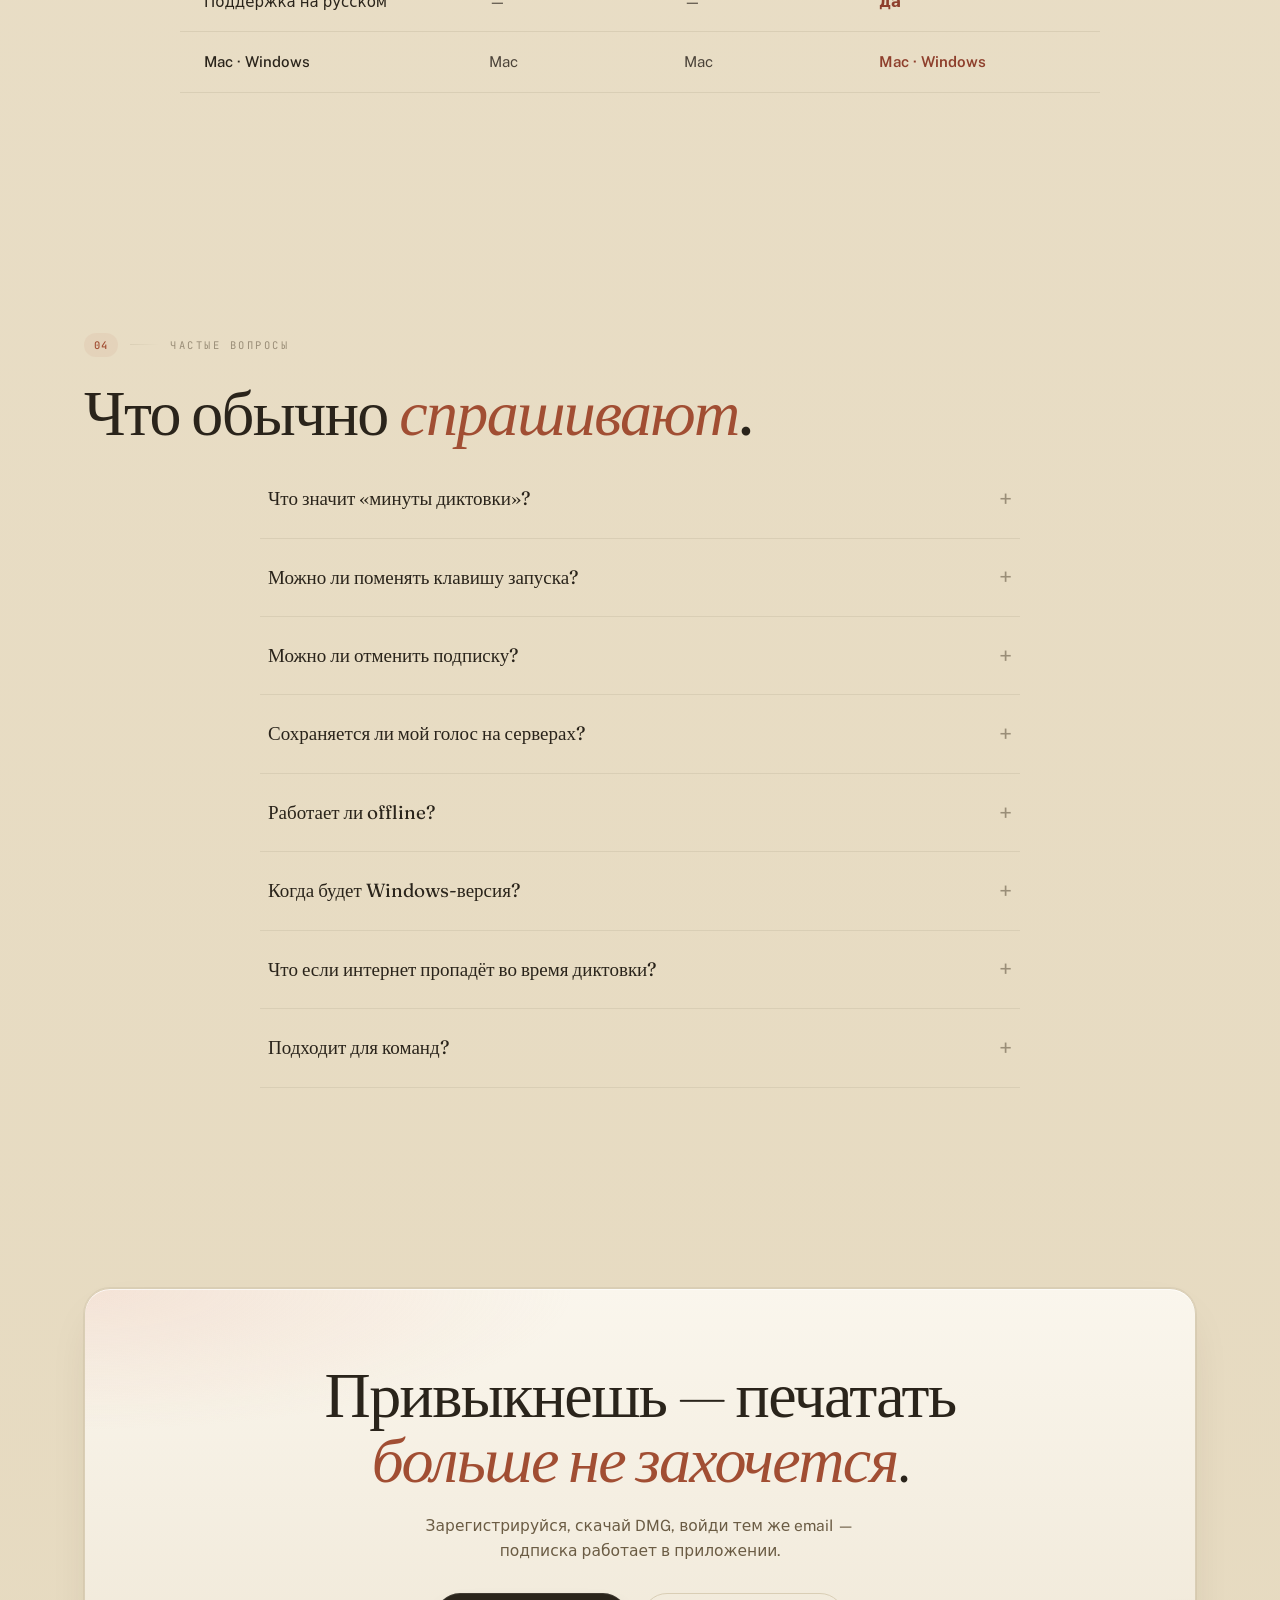
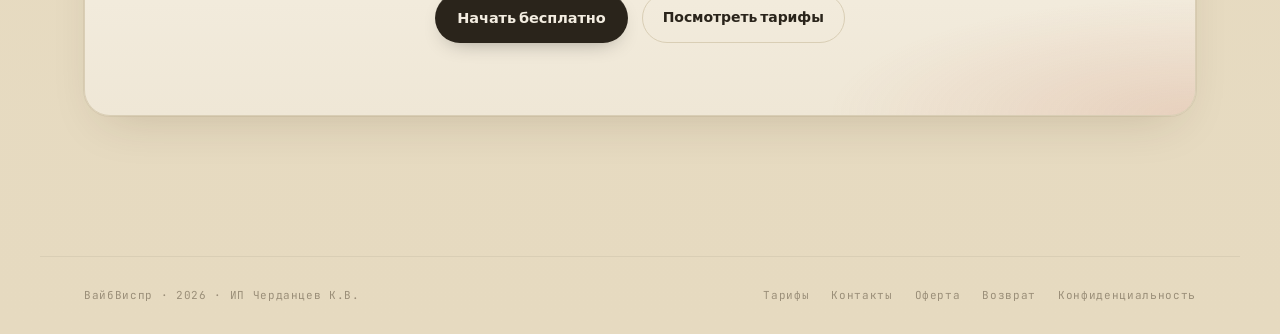
==== commit 1b4a9edb: "Лендинг: критичные фиксы + FAQ + сравнение с конкурентами Hero:   - eyebrow: «Mac · Бета · Серверы в" ====
--- a/index.html
+++ b/index.html
@@ -299,6 +299,104 @@
   }
   .cta-card .row{
     display: inline-flex; gap: 14px; flex-wrap: wrap; justify-content: center;
+  }
+
+  /* ─── Сравнение ─────────────────────────────────────────────────── */
+  .compare-table{
+    max-width: 920px;
+    margin: 0 auto;
+    border-top: 1px solid var(--hair, rgba(42,37,32,.10));
+  }
+  .compare-row{
+    display: grid;
+    grid-template-columns: 1.5fr 1fr 1fr 1.1fr;
+    padding: 18px 24px;
+    border-bottom: 1px solid var(--hair, rgba(42,37,32,.10));
+    align-items: center;
+    font-size: 15px;
+    color: var(--ink2, #4B4339);
+    gap: 16px;
+  }
+  .compare-row > span:first-child{
+    font-weight: 500;
+    color: var(--ink, #2A2520);
+  }
+  .compare-head{
+    font-family: 'JetBrains Mono', monospace;
+    font-size: 11px;
+    letter-spacing: 0.15em;
+    text-transform: uppercase;
+    color: var(--muted, #88806F);
+    padding: 14px 24px;
+  }
+  .compare-head > span{ font-weight: 500; }
+  .compare-us{
+    color: var(--terra-deep, #8E3F2C);
+    font-weight: 600;
+  }
+  @media (max-width: 720px){
+    .compare-row{
+      grid-template-columns: 1fr 1fr;
+      padding: 14px 16px;
+      font-size: 14px;
+    }
+    .compare-row > span:first-child{
+      grid-column: 1 / -1;
+      font-size: 11px;
+      letter-spacing: 0.1em;
+      text-transform: uppercase;
+      color: var(--muted, #88806F);
+      margin-bottom: 4px;
+    }
+    .compare-head{ display: none; }
+  }
+
+  /* ─── FAQ ──────────────────────────────────────────────────────── */
+  .faq-list{
+    max-width: 760px;
+    margin: 0 auto;
+  }
+  .faq-item{
+    border-bottom: 1px solid var(--hair, rgba(42,37,32,.10));
+    padding: 4px 0;
+  }
+  .faq-item summary{
+    cursor: pointer;
+    padding: 20px 8px;
+    font-family: 'Fraunces', serif;
+    font-size: 19px;
+    font-weight: 400;
+    color: var(--ink, #2A2520);
+    list-style: none;
+    position: relative;
+    padding-right: 36px;
+    transition: color 0.15s;
+  }
+  .faq-item summary::-webkit-details-marker{ display: none; }
+  .faq-item summary:hover{ color: var(--terra-deep, #8E3F2C); }
+  .faq-item summary::after{
+    content: '+';
+    position: absolute;
+    right: 8px;
+    top: 50%;
+    transform: translateY(-50%);
+    font-size: 22px;
+    color: var(--muted, #88806F);
+    font-family: 'JetBrains Mono', monospace;
+    font-weight: 300;
+    transition: transform 0.2s;
+  }
+  .faq-item[open] summary::after{
+    content: '−';
+    transform: translateY(-50%) rotate(180deg);
+  }
+  .faq-item p{
+    padding: 0 8px 22px;
+    margin: 0;
+    font-size: 15px;
+    line-height: 1.65;
+    color: var(--ink2, #4B4339);
+    max-width: 64ch;
   }
 </style>
 </head>
@@ -350,7 +448,7 @@
   <div>
     <div class="eyebrow fade d1">
       <span class="pulse"></span>
-      <span>Mac · Бета · Серверы в РФ</span>
+      <span>Mac · Windows · Голос в текст</span>
       <span class="bar"></span>
     </div>
 
@@ -359,7 +457,7 @@
     </h1>
 
     <p class="hero-lede fade d3">
-      ВайбВиспр превращает твой голос в чистый текст в любом приложении на Mac. Удержи клавишу, скажи, отпусти — слова окажутся там, где курсор. <strong>В 3,2 раза быстрее печати.</strong>
+      Удержи клавишу, скажи, отпусти — слова окажутся в том приложении, где курсор. Mail, Slack, Notion, мессенджеры. <strong>В&nbsp;3,67 раза быстрее печати.</strong>
     </p>
 
     <div class="hero-cta-row fade d4">
@@ -374,8 +472,8 @@
 
     <div class="hero-meta fade d5">
       <span>10 минут бесплатно</span>
-      <span>Серверы в РФ</span>
-      <span>Оплата рублями</span>
+      <span>Без VPN</span>
+      <span>Оплата в&nbsp;₽</span>
     </div>
   </div>
 
@@ -384,7 +482,7 @@
       <svg class="brandmark" viewBox="0 0 40 40"><use href="#vw-mark"/></svg>
     </div>
     <div class="hero-tags">
-      <span class="hero-tag t1">Hold&nbsp;·&nbsp;Fn</span>
+      <span class="hero-tag t1">Удерживай&nbsp;клавишу</span>
       <span class="hero-tag t2">Слушаю…</span>
       <span class="hero-tag t3">220&nbsp;сл/мин</span>
     </div>
@@ -410,21 +508,21 @@
   <div class="steps fade d2">
     <div class="step">
       <span class="step-num">01</span>
-      <h3>Удержи <em>клавишу</em></h3>
-      <p>По умолчанию это <strong>Fn</strong>. Можно поменять на любое сочетание — например <strong>⌘+Shift+Space</strong>.</p>
-      <span class="meta">сочетание · <kbd>Fn</kbd></span>
+      <h3>Удержи клавишу</h3>
+      <p>Любое сочетание под твою руку — настраивается в приложении. Один раз выбрал — и всё.</p>
+      <span class="meta">сочетание · <kbd>твоё</kbd></span>
     </div>
     <div class="step">
       <span class="step-num">02</span>
-      <h3>Говори<br/><em>как обычно</em></h3>
-      <p>Целыми фразами, со словами-паразитами и оговорками. ВайбВиспр всё уберёт, расставит знаки препинания и абзацы.</p>
+      <h3>Говори как обычно</h3>
+      <p>Целыми фразами, со словами-паразитами и оговорками. Всё уберётся, знаки препинания и абзацы расставятся.</p>
       <span class="meta">сигнал · <span style="color:var(--coral)">●</span> запись</span>
     </div>
     <div class="step">
       <span class="step-num">03</span>
-      <h3>Отпусти —<br/><em>готово</em></h3>
-      <p>Текст уже в курсоре. В стиле приложения, с правильными именами из контекста. 220 слов в минуту против 60 при печати.</p>
-      <span class="meta">в курсор · ⌘V не нужно</span>
+      <h3>Отпусти — готово</h3>
+      <p>Текст в курсоре. В стиле приложения, с правильными именами из контекста. 220 слов в минуту против 60 при печати.</p>
+      <span class="meta">прямо в&nbsp;курсор</span>
     </div>
   </div>
 </section>
@@ -441,34 +539,152 @@
       Не просто <em>диктовка</em>.
     </h2>
     <p class="section-lede">
-      ВайбВиспр смотрит в каком приложении ты пишешь, видит контекст переписки, помнит твой словарь и понимает голосовые команды редактирования.
+      Смотрит в каком приложении ты пишешь, помнит твой словарь, понимает голосовые команды редактирования.
     </p>
   </div>
 
   <div class="features">
     <article class="feature fade d2">
       <span class="label">Контекст</span>
-      <h4>Видит, <em>где</em> ты пишешь</h4>
-      <p>ВайбВиспр замечает приложение и окно. Имя «Костя» останется именем, а не «костяной». Email-получатели подсказывают спеллинг.</p>
+      <h4>Видит, где ты пишешь</h4>
+      <p>Замечает приложение и окно. Имя «Костя» останется именем, а не «костяной». Email-получатели подсказывают спеллинг.</p>
     </article>
 
     <article class="feature fade d3">
       <span class="label">Smart-словарь</span>
-      <h4>Словарь <em>учится сам</em></h4>
-      <p>Добавь имена и термины вручную — или просто диктуй. ВайбВиспр сам предложит новые слова: «Добавить “Айша” в словарь?»</p>
+      <h4>Словарь учится сам</h4>
+      <p>Добавь имена и термины вручную — или просто диктуй. Сам предложит новые слова: «Добавить “Айша” в словарь?»</p>
     </article>
 
     <article class="feature fade d4">
       <span class="label">Редактирование</span>
-      <h4>Голосом, <em>без рук</em></h4>
-      <p>Выдели текст, удержи клавишу, скажи «сделай формальнее» или «перепиши коротко». ВайбВиспр заменит фрагмент.</p>
+      <h4>Голосом, без рук</h4>
+      <p>Выдели текст, удержи клавишу, скажи «сделай формальнее» или «перепиши коротко». Заменит фрагмент.</p>
     </article>
 
     <article class="feature fade d5">
-      <span class="label">Compliance</span>
-      <h4>Всё <em>в РФ</em></h4>
-      <p>Аудио уходит в Yandex SpeechKit, остаётся в России. 152-ФЗ соблюдён. Оплата рублями через Робокассу, без валютных карт.</p>
+      <span class="label">Удобство</span>
+      <h4>Без заморочек</h4>
+      <p>Российский сервис: оплата рублями, без иностранных карт, без VPN. Чек на email сразу после оплаты.</p>
     </article>
+  </div>
+</section>
+
+<!-- Сравнение с конкурентами -->
+<section class="section compare-section" id="compare">
+  <div class="section-head fade d1">
+    <div class="eyebrow">
+      <span class="num">03</span>
+      <span class="bar"></span>
+      <span>Сравнение</span>
+    </div>
+    <h2 class="section-h2">
+      Те же фичи,<br/><em>в&nbsp;два раза дешевле</em>.
+    </h2>
+    <p class="section-lede">
+      Wispr Flow и Superwhisper — отличные продукты, но они сделаны не для России. ВайбВиспр — то же самое, но с оплатой рублями и поддержкой на русском.
+    </p>
+  </div>
+
+  <div class="compare-table fade d2">
+    <div class="compare-row compare-head">
+      <span></span>
+      <span>Wispr Flow</span>
+      <span>Superwhisper</span>
+      <span class="compare-us">ВайбВиспр</span>
+    </div>
+    <div class="compare-row">
+      <span>Цена за месяц</span>
+      <span>$12 (~1&thinsp;100&nbsp;₽)</span>
+      <span>$8.49 (~800&nbsp;₽)</span>
+      <span class="compare-us">от&nbsp;299&nbsp;₽</span>
+    </div>
+    <div class="compare-row">
+      <span>Оплата картой РФ</span>
+      <span>—</span>
+      <span>—</span>
+      <span class="compare-us">да</span>
+    </div>
+    <div class="compare-row">
+      <span>Чек для&nbsp;бухгалтерии</span>
+      <span>—</span>
+      <span>—</span>
+      <span class="compare-us">да</span>
+    </div>
+    <div class="compare-row">
+      <span>Русский интерфейс</span>
+      <span>—</span>
+      <span>—</span>
+      <span class="compare-us">да</span>
+    </div>
+    <div class="compare-row">
+      <span>Поддержка на&nbsp;русском</span>
+      <span>—</span>
+      <span>—</span>
+      <span class="compare-us">да</span>
+    </div>
+    <div class="compare-row">
+      <span>Mac · Windows</span>
+      <span>Mac</span>
+      <span>Mac</span>
+      <span class="compare-us">Mac · Windows</span>
+    </div>
+  </div>
+</section>
+
+<!-- FAQ -->
+<section class="section faq-section" id="faq">
+  <div class="section-head fade d1">
+    <div class="eyebrow">
+      <span class="num">04</span>
+      <span class="bar"></span>
+      <span>Частые вопросы</span>
+    </div>
+    <h2 class="section-h2">
+      Что обычно <em>спрашивают</em>.
+    </h2>
+  </div>
+
+  <div class="faq-list fade d2">
+    <details class="faq-item">
+      <summary>Что значит «минуты диктовки»?</summary>
+      <p>Тарифицируем по длительности самих аудио-записей, а не по количеству. Сказал «отправь отчёт» — 2&nbsp;секунды. Записал 5-минутный план — 5&nbsp;минут. На Lite&nbsp;(200 минут) средний человек делает около 1&nbsp;500 коротких диктовок в&nbsp;месяц.</p>
+    </details>
+
+    <details class="faq-item">
+      <summary>Можно ли поменять клавишу запуска?</summary>
+      <p>Да, в настройках приложения. Любое сочетание — Fn, правая ⌥, ⌘+Shift+Space, что угодно. Один раз настроил и забыл.</p>
+    </details>
+
+    <details class="faq-item">
+      <summary>Можно ли отменить подписку?</summary>
+      <p>Да, одним кликом в личном кабинете. Доступ сохраняется до конца оплаченного периода, потом автоматом переключаешься на Free.</p>
+    </details>
+
+    <details class="faq-item">
+      <summary>Сохраняется ли мой голос на серверах?</summary>
+      <p>Нет. Аудио уходит на распознавание и сразу удаляется — мы не храним записи. Сохраняется только итоговый текст (для статистики и истории, можно отключить в&nbsp;настройках).</p>
+    </details>
+
+    <details class="faq-item">
+      <summary>Работает ли offline?</summary>
+      <p>Сейчас нет — распознавание идёт через облако. Готовим локальный режим: распознавание прямо на твоём Mac/Windows без интернета, для тех кому критична приватность.</p>
+    </details>
+
+    <details class="faq-item">
+      <summary>Когда будет Windows-версия?</summary>
+      <p>В&nbsp;разработке, MVP уже почти готов. Если хочешь попасть в&nbsp;ранний доступ — зарегистрируйся, напиши на vibewispr@yandex.ru, дадим ссылку на бету.</p>
+    </details>
+
+    <details class="faq-item">
+      <summary>Что если интернет пропадёт во время диктовки?</summary>
+      <p>Запись на твоём устройстве не теряется — приложение покажет ошибку и предложит повторить отправку, как только сеть вернётся.</p>
+    </details>
+
+    <details class="faq-item">
+      <summary>Подходит для команд?</summary>
+      <p>Pro Plus покрывает до 3&nbsp;устройств. Для большего количества — напиши, обсудим командный тариф.</p>
+    </details>
   </div>
 </section>
 
@@ -476,7 +692,7 @@
 <section class="cta-block">
   <div class="cta-card fade d1">
     <h2>Привыкнешь — печатать <em>больше не захочется</em>.</h2>
-    <p>Зарегистрируйся, скачай DMG, войди в приложение тем же email — подписка работает. Установка занимает пять минут.</p>
+    <p>Зарегистрируйся, скачай DMG, войди тем же email — подписка работает в&nbsp;приложении.</p>
     <div class="row">
       <a class="btn-primary" href="register.html">Начать бесплатно</a>
       <a class="btn-secondary" href="pricing.html">Посмотреть тарифы</a>
